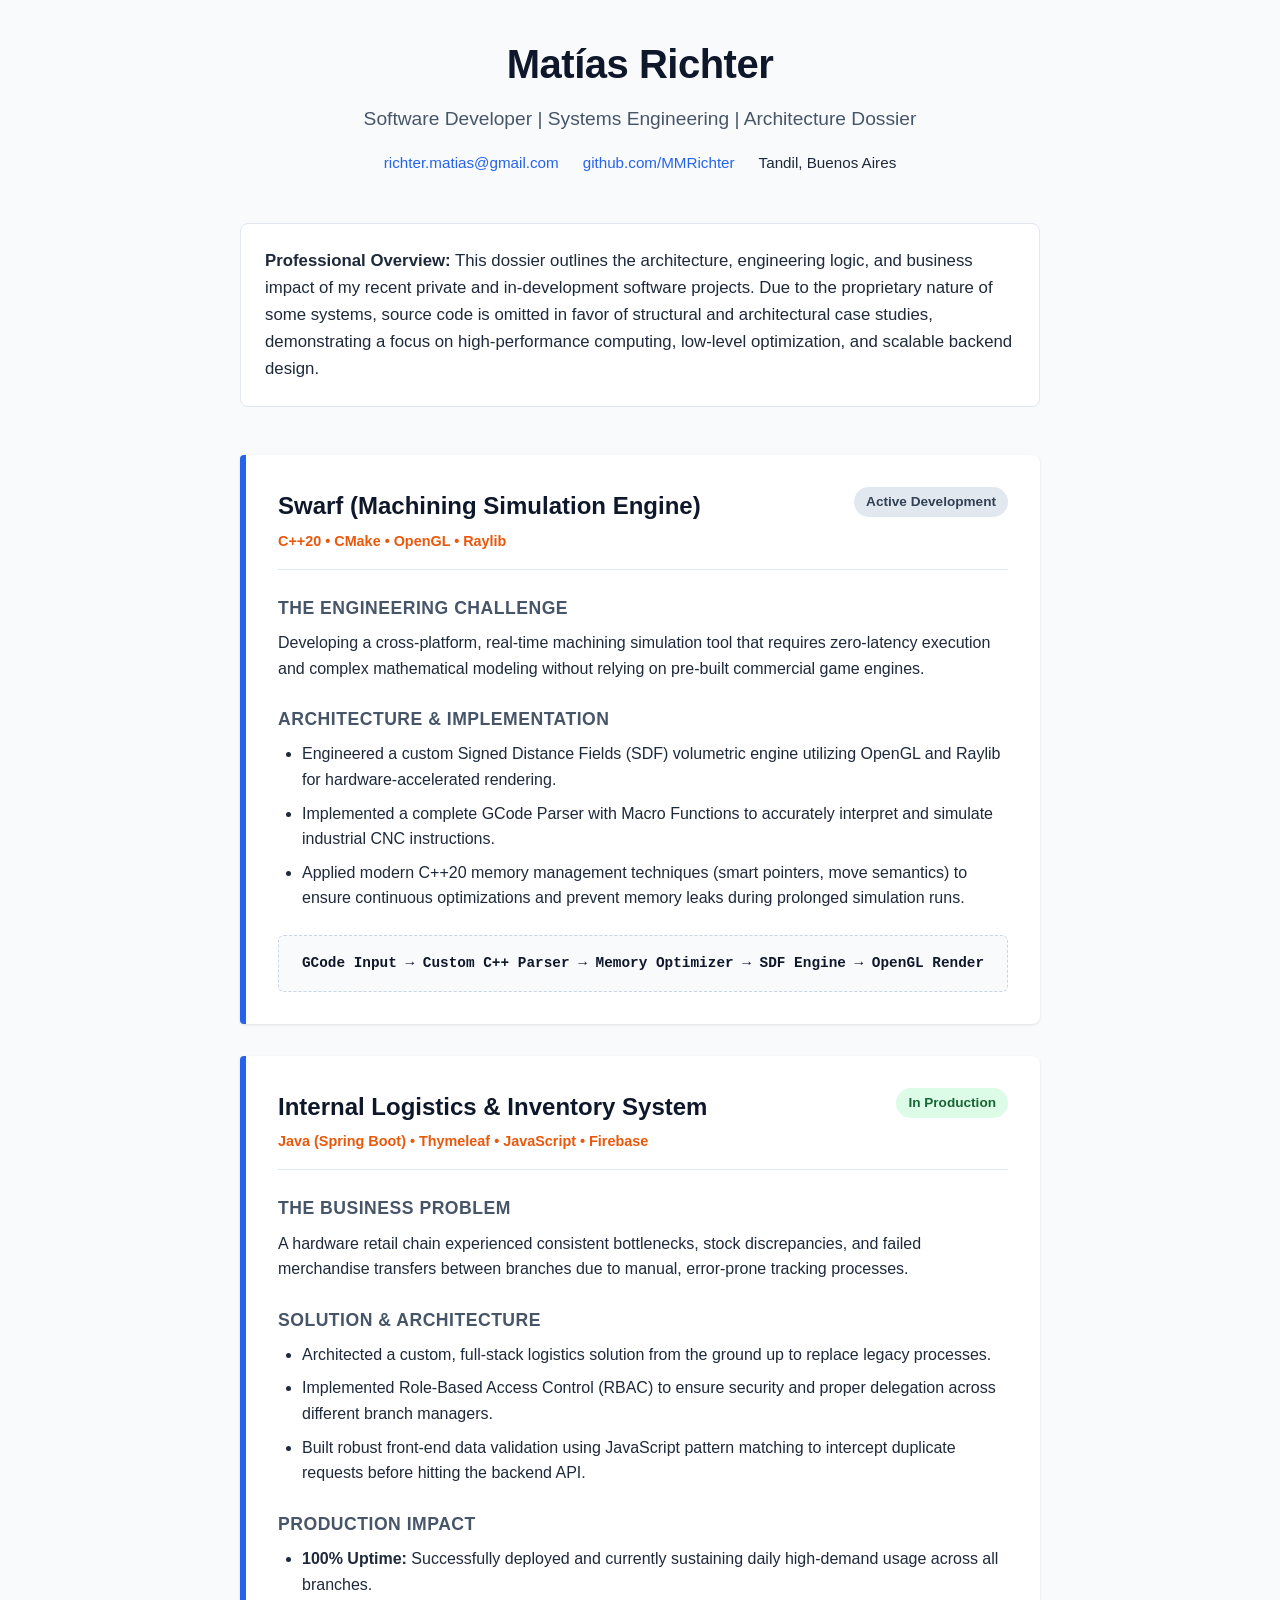
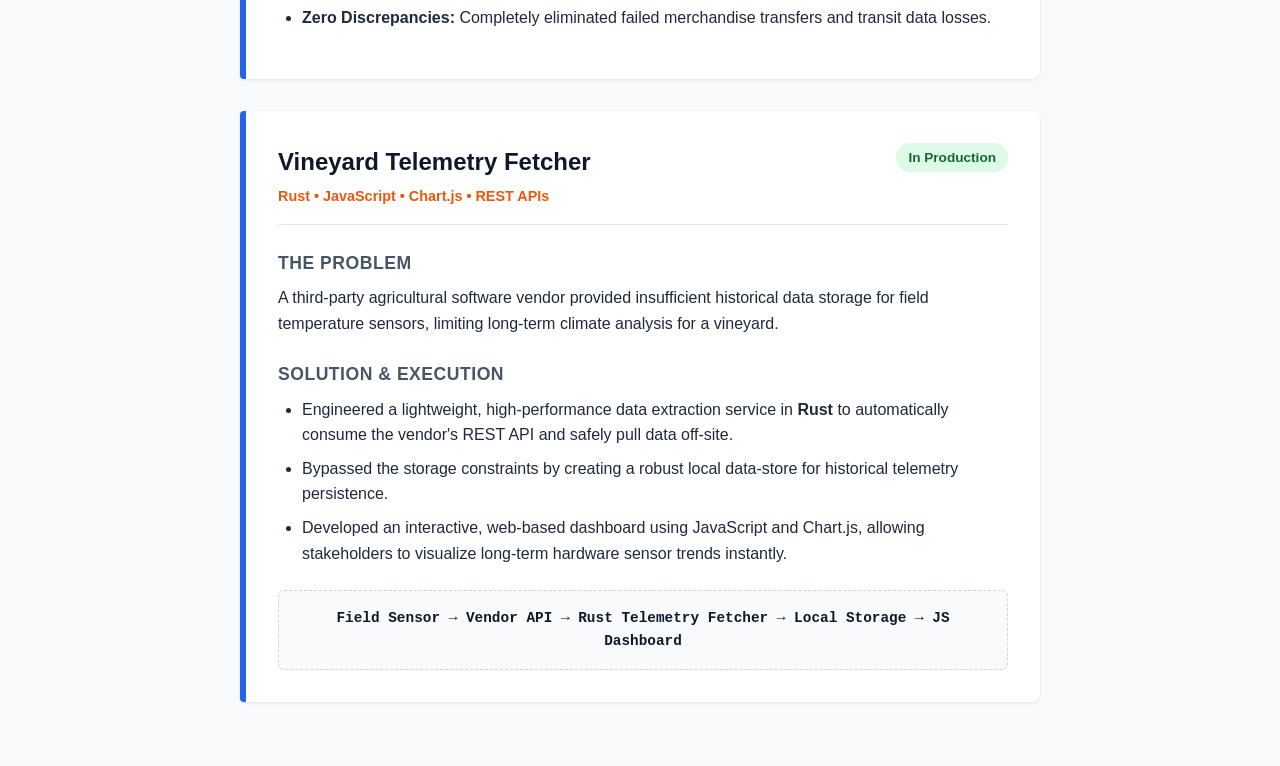
==== index.html @ 792c3d95 "Initial HTML placeholder" ====
<!DOCTYPE html>
<html lang="en">
<head>
    <meta charset="UTF-8">
    <meta name="viewport" content="width=device-width, initial-scale=1.0">
    <title>Matías Richter - Software Developer & Systems Engineering</title>
    <style>
        :root {
            --bg-color: #f8fafc;
            --text-main: #1e293b;
            --text-muted: #475569;
            --accent-blue: #2563eb;
            --accent-orange: #ea580c;
            --card-bg: #ffffff;
            --border-color: #e2e8f0;
            --tag-dev-bg: #e2e8f0;
            --tag-dev-text: #334155;
            --tag-prod-bg: #dcfce7;
            --tag-prod-text: #166534;
        }

        * {
            box-sizing: border-box;
            margin: 0;
            padding: 0;
        }

        body {
            font-family: -apple-system, BlinkMacSystemFont, "Segoe UI", Roboto, Helvetica, Arial, sans-serif;
            background-color: var(--bg-color);
            color: var(--text-main);
            line-height: 1.6;
            padding: 2rem 1rem;
        }

        .container {
            max-width: 800px;
            margin: 0 auto;
        }

        header {
            text-align: center;
            margin-bottom: 3rem;
        }

        h1 {
            font-size: 2.5rem;
            color: #0f172a;
            letter-spacing: -0.5px;
            margin-bottom: 0.5rem;
        }

        .subtitle {
            font-size: 1.2rem;
            color: var(--text-muted);
            margin-bottom: 1rem;
        }

        .contact-links {
            display: flex;
            justify-content: center;
            gap: 1.5rem;
            flex-wrap: wrap;
            font-size: 0.95rem;
        }

        .contact-links a {
            color: var(--accent-blue);
            text-decoration: none;
            font-weight: 500;
        }

        .contact-links a:hover {
            text-decoration: underline;
        }

        .intro {
            background-color: var(--card-bg);
            padding: 1.5rem;
            border-radius: 8px;
            border: 1px solid var(--border-color);
            margin-bottom: 3rem;
            font-size: 1.05rem;
        }

        .project-card {
            background-color: var(--card-bg);
            border-left: 6px solid var(--accent-blue);
            border-radius: 4px 8px 8px 4px;
            padding: 2rem;
            margin-bottom: 2rem;
            box-shadow: 0 1px 3px rgba(0,0,0,0.1);
            transition: transform 0.2s ease-in-out;
        }

        .project-card:hover {
            transform: translateY(-2px);
            box-shadow: 0 4px 6px rgba(0,0,0,0.1);
        }

        .project-header {
            display: flex;
            justify-content: space-between;
            align-items: flex-start;
            flex-wrap: wrap;
            gap: 1rem;
            border-bottom: 1px solid var(--border-color);
            padding-bottom: 1rem;
            margin-bottom: 1.5rem;
        }

        .project-title h2 {
            font-size: 1.5rem;
            color: #0f172a;
            margin-bottom: 0.25rem;
        }

        .tech-stack {
            font-size: 0.9rem;
            color: var(--accent-orange);
            font-weight: 600;
        }

        .status {
            font-size: 0.85rem;
            padding: 0.25rem 0.75rem;
            border-radius: 9999px;
            font-weight: 600;
            white-space: nowrap;
        }

        .status.dev { background-color: var(--tag-dev-bg); color: var(--tag-dev-text); }
        .status.prod { background-color: var(--tag-prod-bg); color: var(--tag-prod-text); }

        h3 {
            font-size: 1.1rem;
            text-transform: uppercase;
            letter-spacing: 0.5px;
            color: var(--text-muted);
            margin: 1.5rem 0 0.5rem 0;
        }

        ul {
            padding-left: 1.5rem;
            margin-bottom: 1rem;
        }

        li {
            margin-bottom: 0.5rem;
        }

        .flow-diagram {
            background-color: var(--bg-color);
            padding: 1rem;
            border-radius: 6px;
            border: 1px dashed #cbd5e1;
            font-family: "SFMono-Regular", Consolas, "Liberation Mono", Menlo, monospace;
            font-size: 0.9rem;
            text-align: center;
            margin-top: 1.5rem;
            color: #0f172a;
            font-weight: 600;
            overflow-x: auto;
        }

        @media (max-width: 600px) {
            .project-header {
                flex-direction: column;
            }
            .status {
                align-self: flex-start;
            }
        }
    </style>
</head>
<body>

    <div class="container">
        <header>
            <h1>Matías Richter</h1>
            <p class="subtitle">Software Developer | Systems Engineering | Architecture Dossier</p>
            <div class="contact-links">
                <a href="mailto:richter.matias@gmail.com">richter.matias@gmail.com</a>
                <a href="https://github.com/MMRichter" target="_blank" rel="noopener noreferrer">github.com/MMRichter</a>
                <span>Tandil, Buenos Aires</span>
            </div>
        </header>

        <section class="intro">
            <p><strong>Professional Overview:</strong> This dossier outlines the architecture, engineering logic, and business impact of my recent private and in-development software projects. Due to the proprietary nature of some systems, source code is omitted in favor of structural and architectural case studies, demonstrating a focus on high-performance computing, low-level optimization, and scalable backend design.</p>
        </section>

        <!-- Project 1: Swarf -->
        <article class="project-card">
            <div class="project-header">
                <div class="project-title">
                    <h2>Swarf (Machining Simulation Engine)</h2>
                    <div class="tech-stack">C++20 • CMake • OpenGL • Raylib</div>
                </div>
                <span class="status dev">Active Development</span>
            </div>
            
            <h3>The Engineering Challenge</h3>
            <p>Developing a cross-platform, real-time machining simulation tool that requires zero-latency execution and complex mathematical modeling without relying on pre-built commercial game engines.</p>
            
            <h3>Architecture & Implementation</h3>
            <ul>
                <li>Engineered a custom Signed Distance Fields (SDF) volumetric engine utilizing OpenGL and Raylib for hardware-accelerated rendering.</li>
                <li>Implemented a complete GCode Parser with Macro Functions to accurately interpret and simulate industrial CNC instructions.</li>
                <li>Applied modern C++20 memory management techniques (smart pointers, move semantics) to ensure continuous optimizations and prevent memory leaks during prolonged simulation runs.</li>
            </ul>

            <div class="flow-diagram">
                GCode Input &rarr; Custom C++ Parser &rarr; Memory Optimizer &rarr; SDF Engine &rarr; OpenGL Render
            </div>
        </article>

        <!-- Project 2: Logistics -->
        <article class="project-card">
            <div class="project-header">
                <div class="project-title">
                    <h2>Internal Logistics & Inventory System</h2>
                    <div class="tech-stack">Java (Spring Boot) • Thymeleaf • JavaScript • Firebase</div>
                </div>
                <span class="status prod">In Production</span>
            </div>
            
            <h3>The Business Problem</h3>
            <p>A hardware retail chain experienced consistent bottlenecks, stock discrepancies, and failed merchandise transfers between branches due to manual, error-prone tracking processes.</p>
            
            <h3>Solution & Architecture</h3>
            <ul>
                <li>Architected a custom, full-stack logistics solution from the ground up to replace legacy processes.</li>
                <li>Implemented Role-Based Access Control (RBAC) to ensure security and proper delegation across different branch managers.</li>
                <li>Built robust front-end data validation using JavaScript pattern matching to intercept duplicate requests before hitting the backend API.</li>
            </ul>

            <h3>Production Impact</h3>
            <ul>
                <li><strong>100% Uptime:</strong> Successfully deployed and currently sustaining daily high-demand usage across all branches.</li>
                <li><strong>Zero Discrepancies:</strong> Completely eliminated failed merchandise transfers and transit data losses.</li>
            </ul>
        </article>

        <!-- Project 3: Telemetry -->
        <article class="project-card">
            <div class="project-header">
                <div class="project-title">
                    <h2>Vineyard Telemetry Fetcher</h2>
                    <div class="tech-stack">Rust • JavaScript • Chart.js • REST APIs</div>
                </div>
                <span class="status prod">In Production</span>
            </div>
            
            <h3>The Problem</h3>
            <p>A third-party agricultural software vendor provided insufficient historical data storage for field temperature sensors, limiting long-term climate analysis for a vineyard.</p>
            
            <h3>Solution & Execution</h3>
            <ul>
                <li>Engineered a lightweight, high-performance data extraction service in <strong>Rust</strong> to automatically consume the vendor's REST API and safely pull data off-site.</li>
                <li>Bypassed the storage constraints by creating a robust local data-store for historical telemetry persistence.</li>
                <li>Developed an interactive, web-based dashboard using JavaScript and Chart.js, allowing stakeholders to visualize long-term hardware sensor trends instantly.</li>
            </ul>

            <div class="flow-diagram">
                Field Sensor &rarr; Vendor API &rarr; Rust Telemetry Fetcher &rarr; Local Storage &rarr; JS Dashboard
            </div>
        </article>

    </div>
</body>
</html>
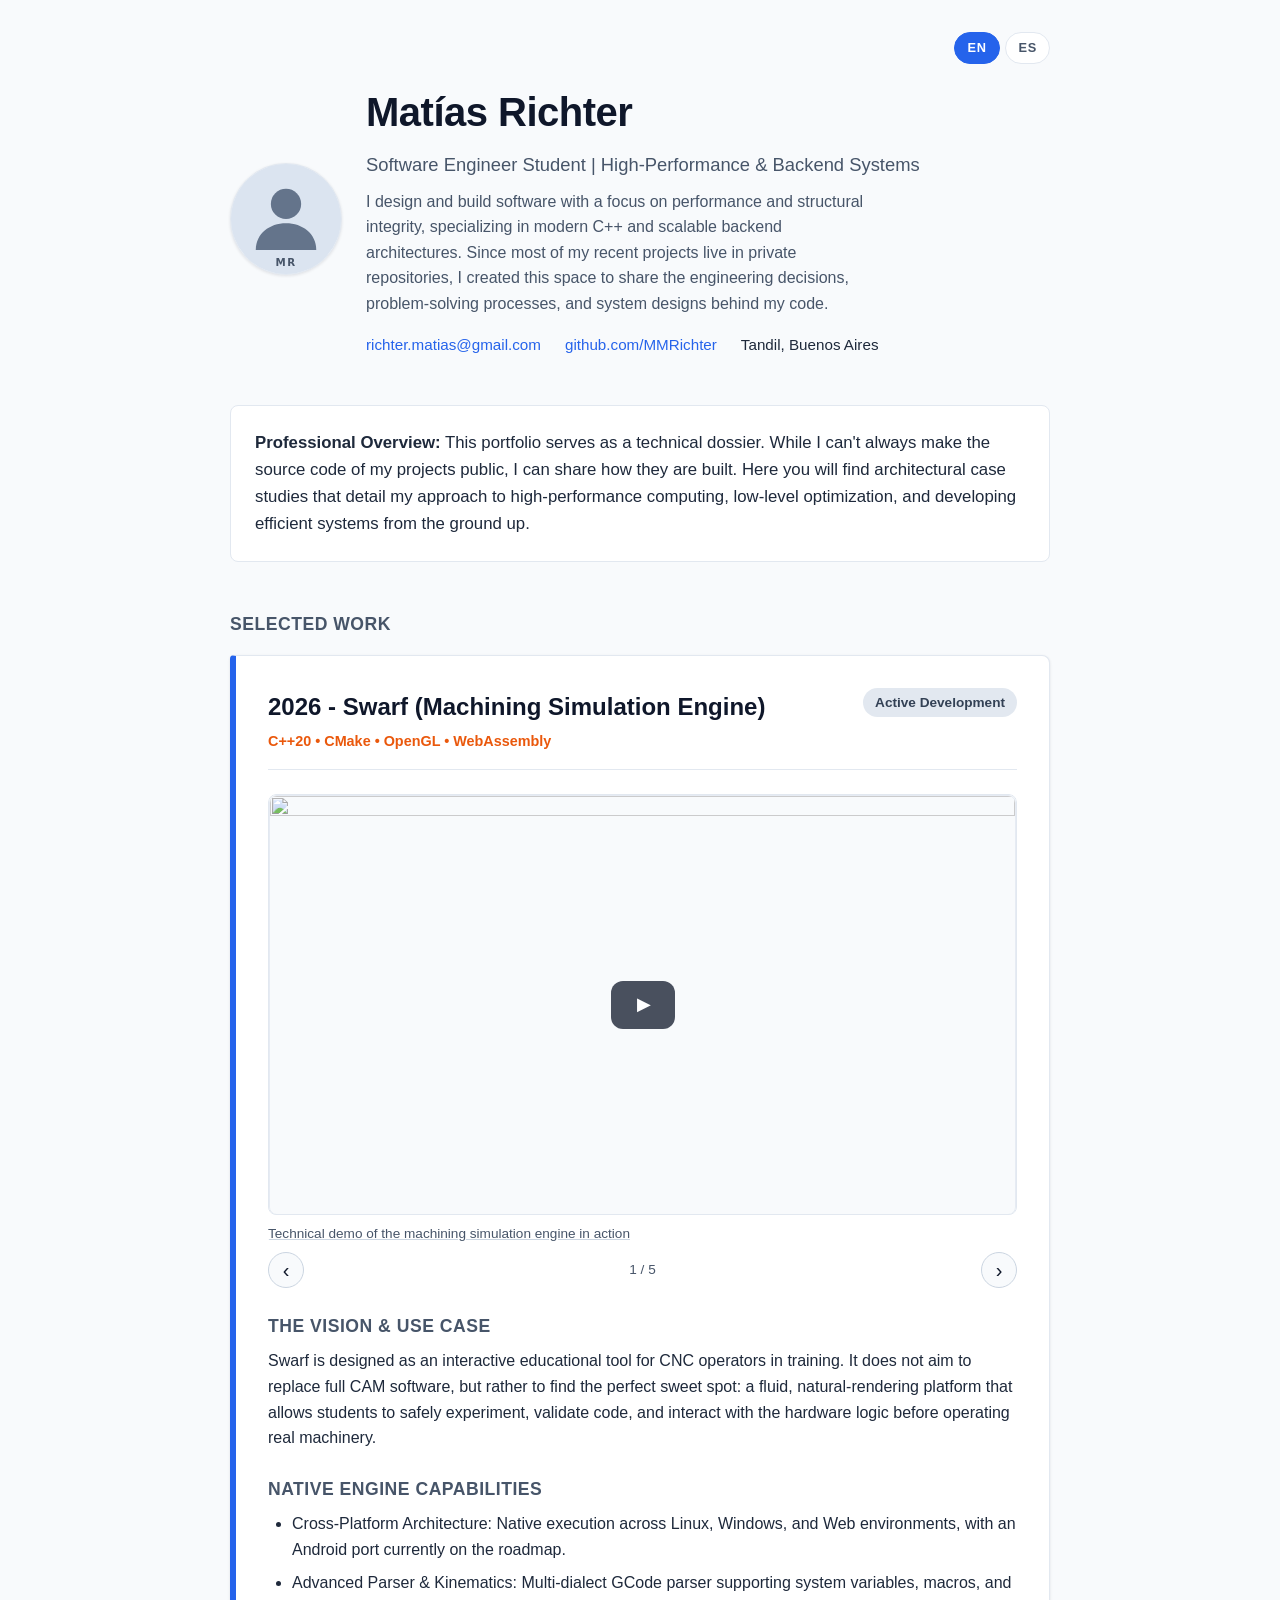
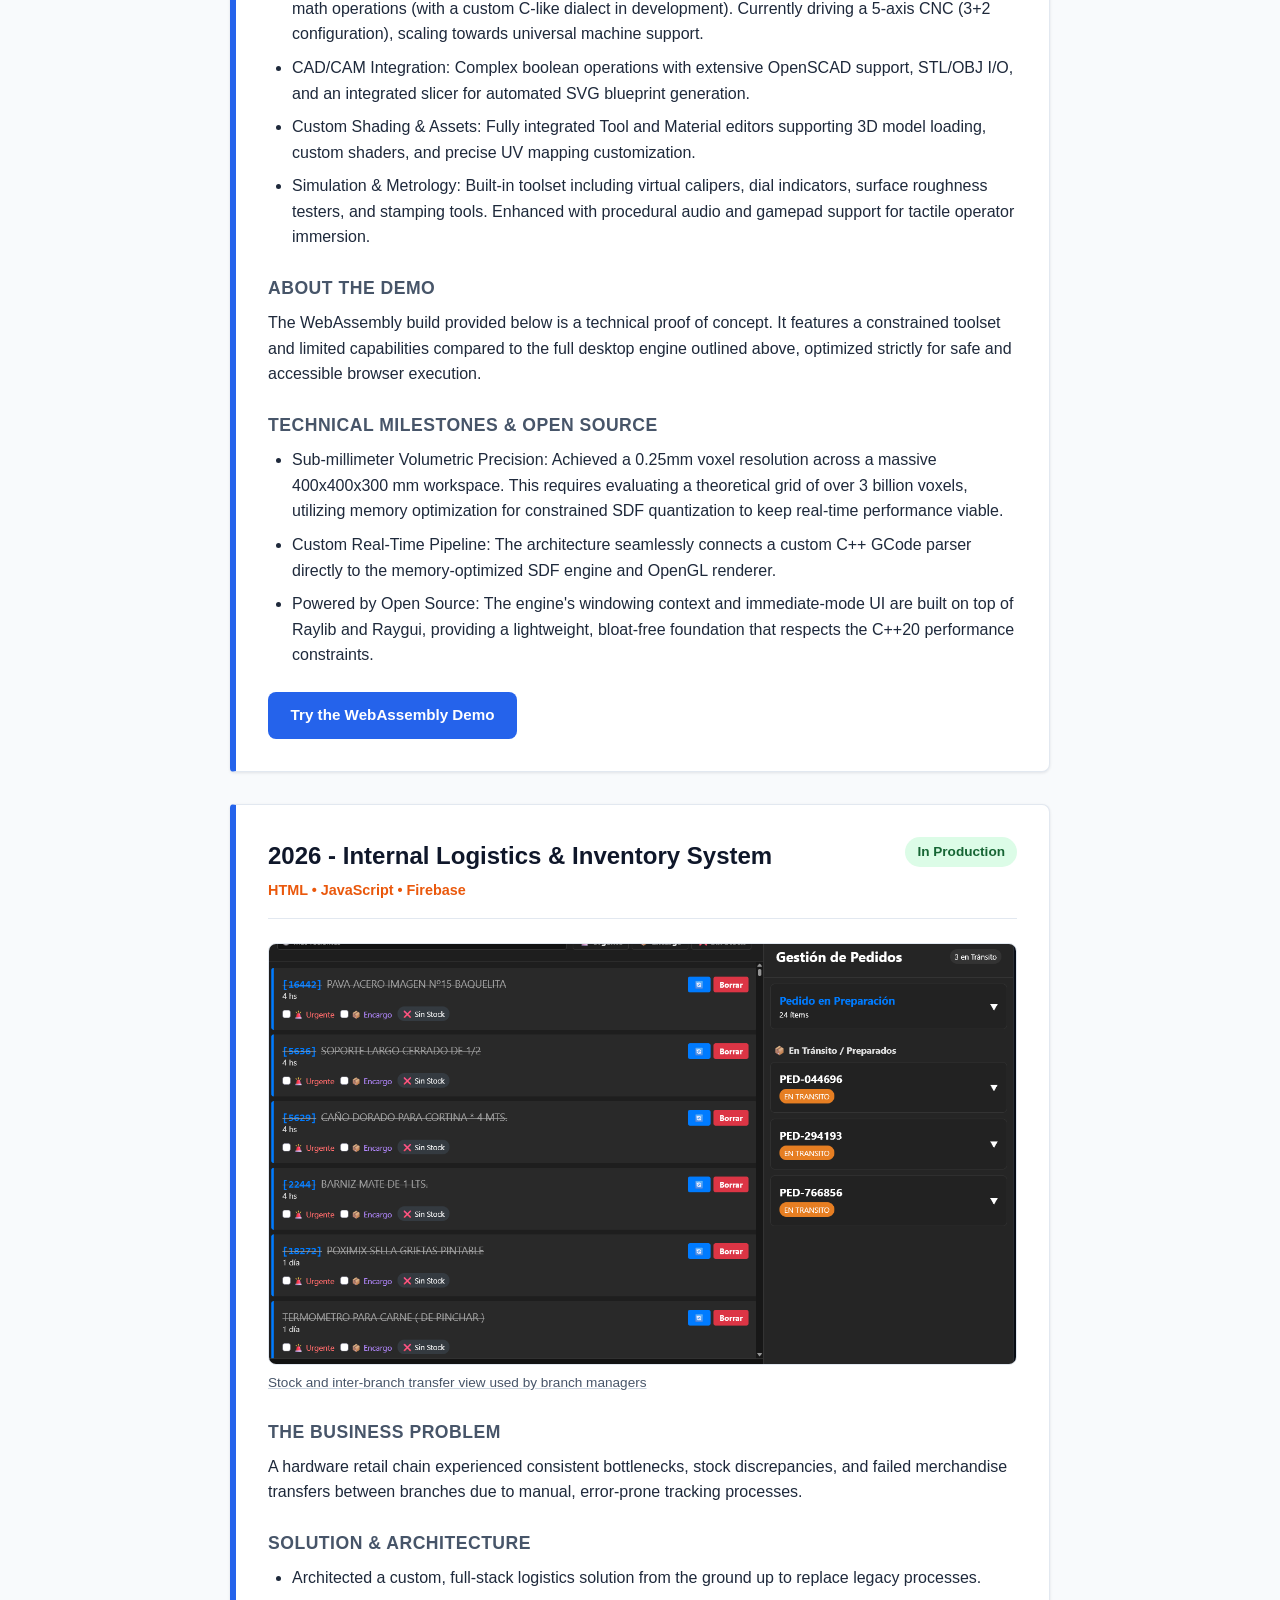
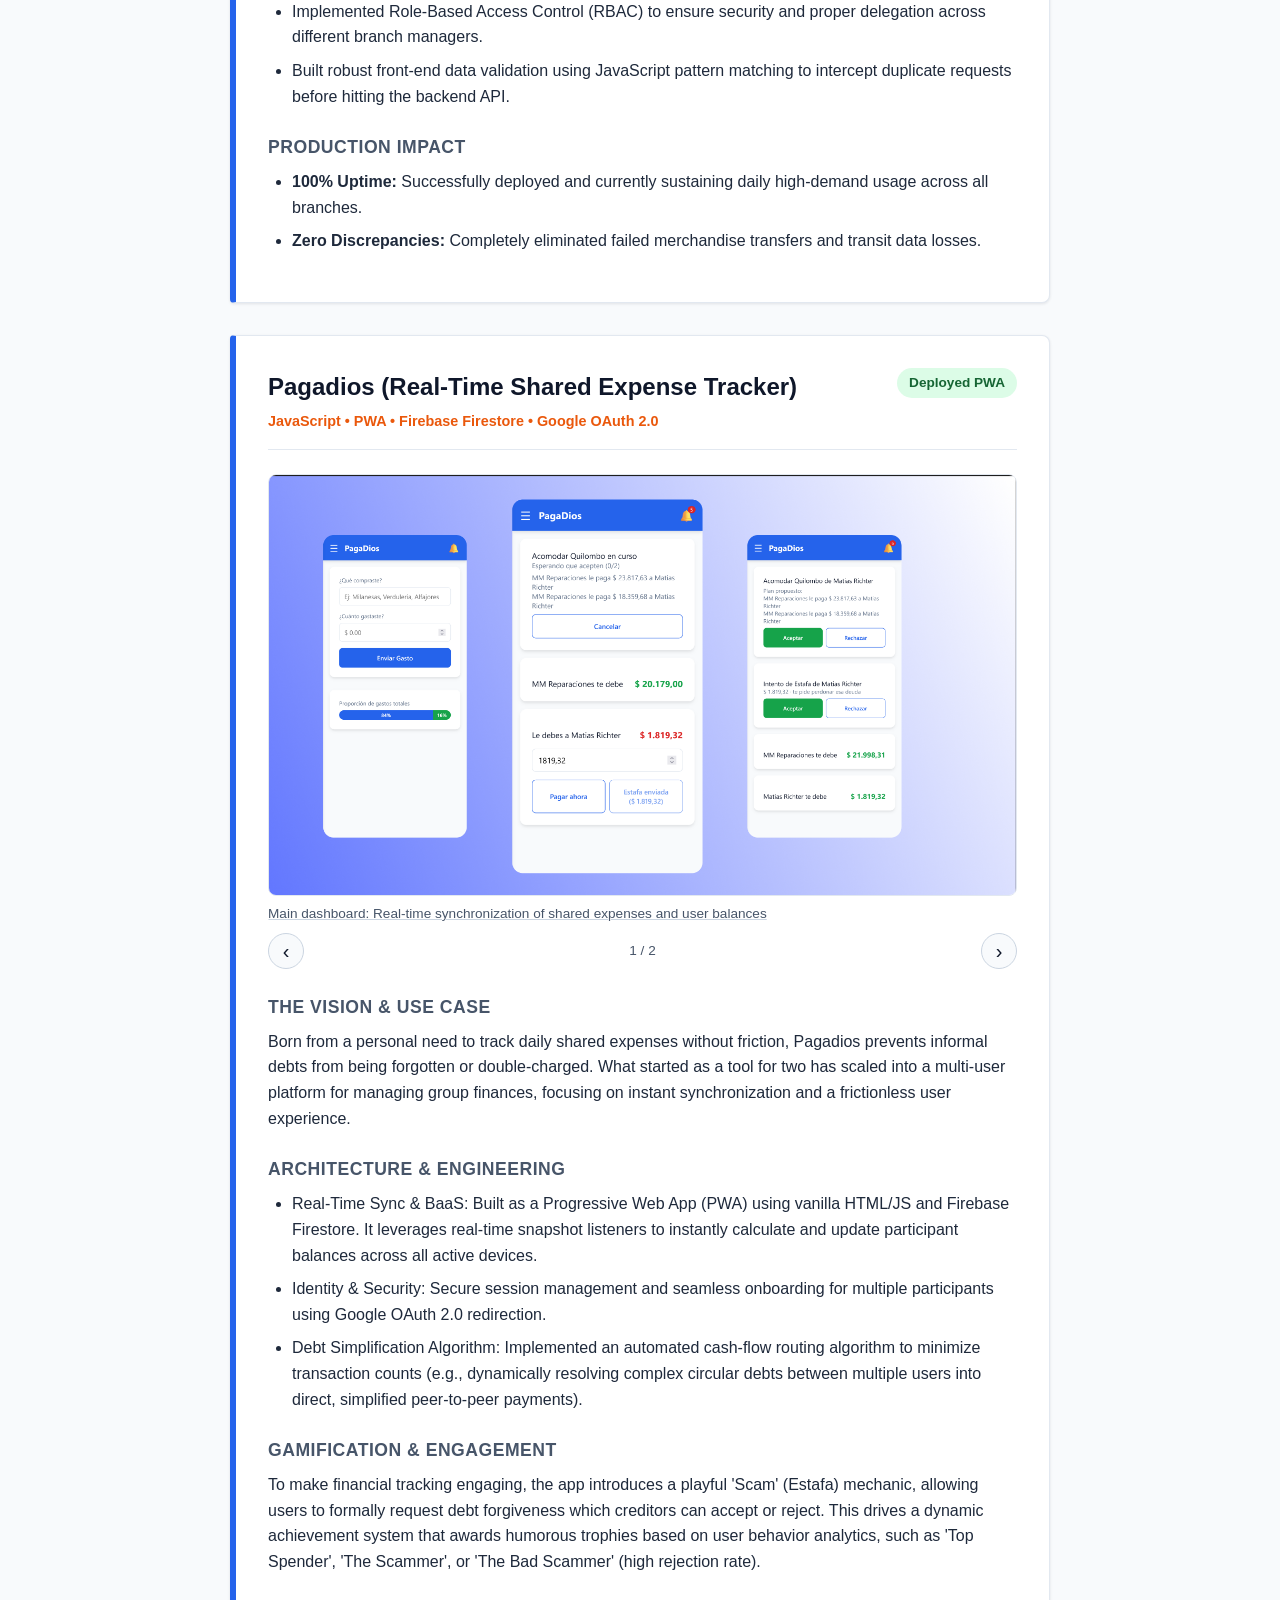
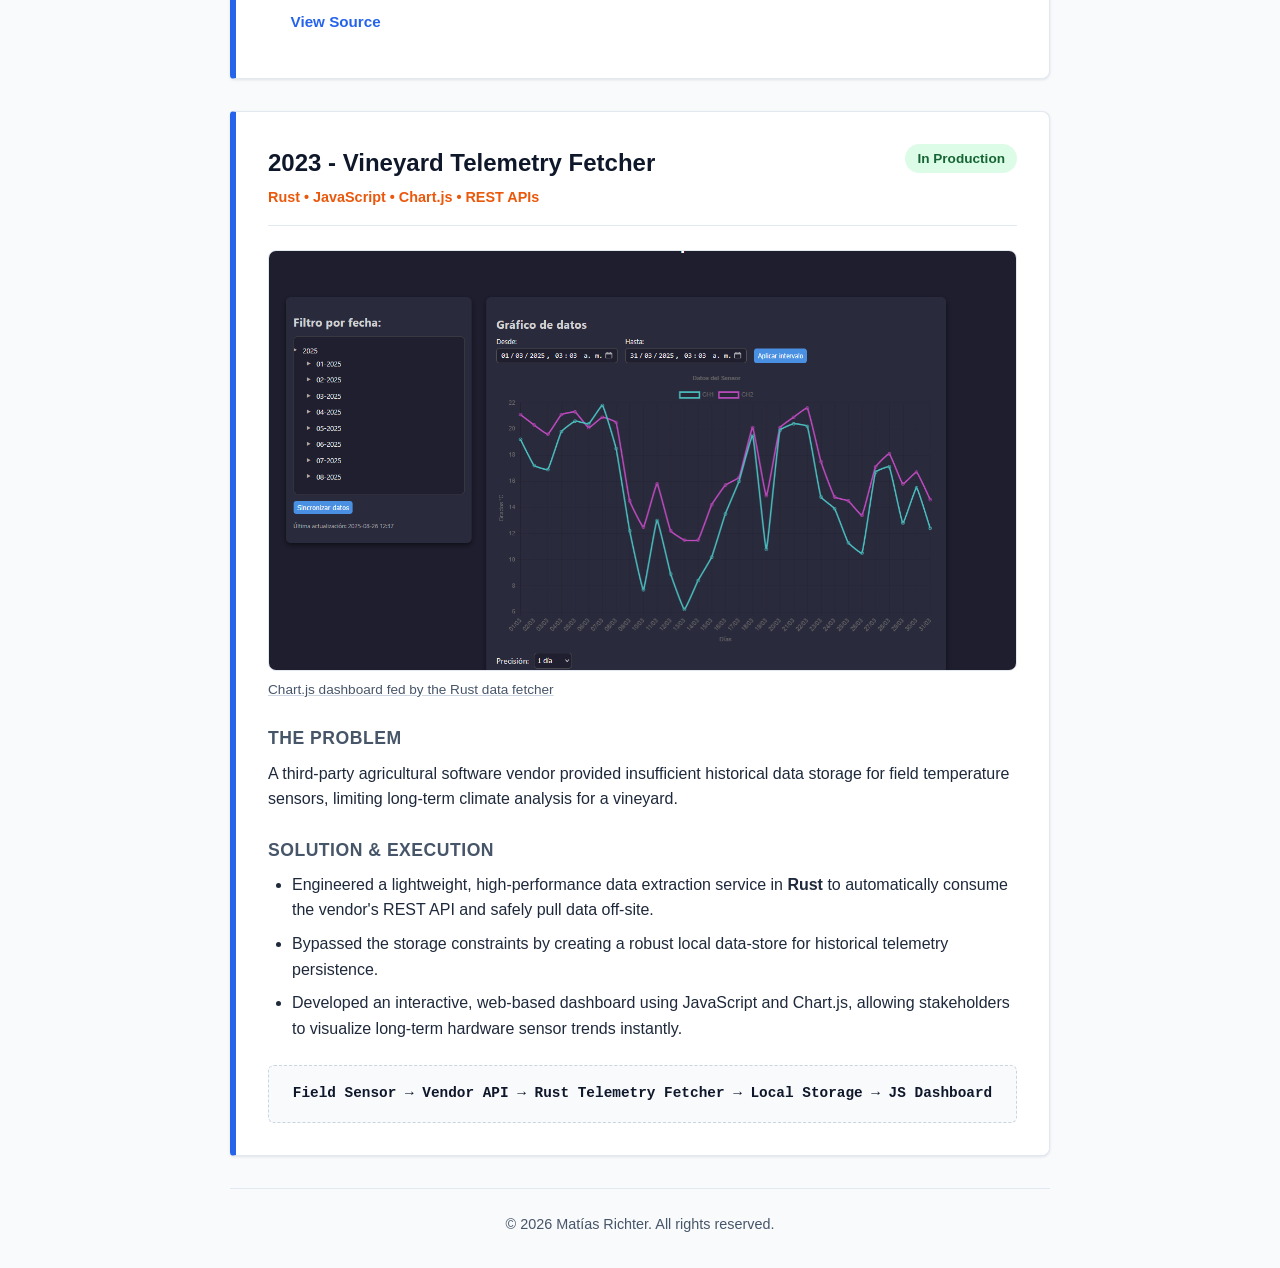
==== commit 4eb1f2d0: "Added images" ====
--- a/index.html
+++ b/index.html
@@ -1,272 +1,69 @@
-<!DOCTYPE html>
+<!doctype html>
 <html lang="en">
 <head>
-    <meta charset="UTF-8">
-    <meta name="viewport" content="width=device-width, initial-scale=1.0">
-    <title>Matías Richter - Software Developer & Systems Engineering</title>
-    <style>
-        :root {
-            --bg-color: #f8fafc;
-            --text-main: #1e293b;
-            --text-muted: #475569;
-            --accent-blue: #2563eb;
-            --accent-orange: #ea580c;
-            --card-bg: #ffffff;
-            --border-color: #e2e8f0;
-            --tag-dev-bg: #e2e8f0;
-            --tag-dev-text: #334155;
-            --tag-prod-bg: #dcfce7;
-            --tag-prod-text: #166534;
-        }
-
-        * {
-            box-sizing: border-box;
-            margin: 0;
-            padding: 0;
-        }
-
-        body {
-            font-family: -apple-system, BlinkMacSystemFont, "Segoe UI", Roboto, Helvetica, Arial, sans-serif;
-            background-color: var(--bg-color);
-            color: var(--text-main);
-            line-height: 1.6;
-            padding: 2rem 1rem;
-        }
-
-        .container {
-            max-width: 800px;
-            margin: 0 auto;
-        }
-
-        header {
-            text-align: center;
-            margin-bottom: 3rem;
-        }
-
-        h1 {
-            font-size: 2.5rem;
-            color: #0f172a;
-            letter-spacing: -0.5px;
-            margin-bottom: 0.5rem;
-        }
-
-        .subtitle {
-            font-size: 1.2rem;
-            color: var(--text-muted);
-            margin-bottom: 1rem;
-        }
-
-        .contact-links {
-            display: flex;
-            justify-content: center;
-            gap: 1.5rem;
-            flex-wrap: wrap;
-            font-size: 0.95rem;
-        }
-
-        .contact-links a {
-            color: var(--accent-blue);
-            text-decoration: none;
-            font-weight: 500;
-        }
-
-        .contact-links a:hover {
-            text-decoration: underline;
-        }
-
-        .intro {
-            background-color: var(--card-bg);
-            padding: 1.5rem;
-            border-radius: 8px;
-            border: 1px solid var(--border-color);
-            margin-bottom: 3rem;
-            font-size: 1.05rem;
-        }
-
-        .project-card {
-            background-color: var(--card-bg);
-            border-left: 6px solid var(--accent-blue);
-            border-radius: 4px 8px 8px 4px;
-            padding: 2rem;
-            margin-bottom: 2rem;
-            box-shadow: 0 1px 3px rgba(0,0,0,0.1);
-            transition: transform 0.2s ease-in-out;
-        }
-
-        .project-card:hover {
-            transform: translateY(-2px);
-            box-shadow: 0 4px 6px rgba(0,0,0,0.1);
-        }
-
-        .project-header {
-            display: flex;
-            justify-content: space-between;
-            align-items: flex-start;
-            flex-wrap: wrap;
-            gap: 1rem;
-            border-bottom: 1px solid var(--border-color);
-            padding-bottom: 1rem;
-            margin-bottom: 1.5rem;
-        }
-
-        .project-title h2 {
-            font-size: 1.5rem;
-            color: #0f172a;
-            margin-bottom: 0.25rem;
-        }
-
-        .tech-stack {
-            font-size: 0.9rem;
-            color: var(--accent-orange);
-            font-weight: 600;
-        }
-
-        .status {
-            font-size: 0.85rem;
-            padding: 0.25rem 0.75rem;
-            border-radius: 9999px;
-            font-weight: 600;
-            white-space: nowrap;
-        }
-
-        .status.dev { background-color: var(--tag-dev-bg); color: var(--tag-dev-text); }
-        .status.prod { background-color: var(--tag-prod-bg); color: var(--tag-prod-text); }
-
-        h3 {
-            font-size: 1.1rem;
-            text-transform: uppercase;
-            letter-spacing: 0.5px;
-            color: var(--text-muted);
-            margin: 1.5rem 0 0.5rem 0;
-        }
-
-        ul {
-            padding-left: 1.5rem;
-            margin-bottom: 1rem;
-        }
-
-        li {
-            margin-bottom: 0.5rem;
-        }
-
-        .flow-diagram {
-            background-color: var(--bg-color);
-            padding: 1rem;
-            border-radius: 6px;
-            border: 1px dashed #cbd5e1;
-            font-family: "SFMono-Regular", Consolas, "Liberation Mono", Menlo, monospace;
-            font-size: 0.9rem;
-            text-align: center;
-            margin-top: 1.5rem;
-            color: #0f172a;
-            font-weight: 600;
-            overflow-x: auto;
-        }
-
-        @media (max-width: 600px) {
-            .project-header {
-                flex-direction: column;
-            }
-            .status {
-                align-self: flex-start;
-            }
-        }
-    </style>
+    <meta charset="utf-8">
+    <meta name="viewport" content="width=device-width, initial-scale=1">
+    <title>Matías Richter — Software Developer &amp; Systems Engineering</title>
+    <meta name="description" content="Architecture dossier of Matías Richter: high-performance C++ simulation, full-stack logistics and telemetry systems. Includes a live WebAssembly demo of Swarf, a real-time CNC machining simulator.">
+    <meta name="author" content="Matías Richter">
+    <meta name="theme-color" content="#f8fafc" media="(prefers-color-scheme: light)">
+    <meta name="theme-color" content="#0b1220" media="(prefers-color-scheme: dark)">
+    <link rel="canonical" href="https://mmrichter.github.io/">
+    <meta property="og:type" content="website">
+    <meta property="og:site_name" content="Matías Richter">
+    <meta property="og:title" content="Matías Richter — Software Developer &amp; Systems Engineering">
+    <meta property="og:description" content="Architecture dossier of Matías Richter: high-performance C++ simulation, full-stack logistics and telemetry systems. Includes a live WebAssembly demo of Swarf, a real-time CNC machining simulator.">
+    <meta property="og:url" content="https://mmrichter.github.io/">
+    <meta property="og:locale" content="en_US">
+    <meta property="og:locale:alternate" content="es_AR">
+    <link rel="icon" href="[data-uri]">
+    <link rel="stylesheet" href="assets/css/style.css">
+    <script src="assets/js/i18n.js" defer></script>
+    <script src="assets/js/projects.js" defer></script>
+    <script src="assets/js/main.js" defer></script>
 </head>
 <body>
 
+    <a class="skip-link" href="#main" data-i18n="a11y.skip">Skip to content</a>
+
     <div class="container">
-        <header>
-            <h1>Matías Richter</h1>
-            <p class="subtitle">Software Developer | Systems Engineering | Architecture Dossier</p>
-            <div class="contact-links">
-                <a href="mailto:richter.matias@gmail.com">richter.matias@gmail.com</a>
-                <a href="https://github.com/MMRichter" target="_blank" rel="noopener noreferrer">github.com/MMRichter</a>
-                <span>Tandil, Buenos Aires</span>
+        <header class="site-header">
+            <div class="lang-switch" role="group" aria-label="Language">
+                <button type="button" class="lang-btn is-active" data-lang="en" lang="en" aria-label="English" aria-pressed="true">EN</button>
+                <button type="button" class="lang-btn" data-lang="es" lang="es" aria-label="Español" aria-pressed="false">ES</button>
             </div>
+            <section class="about">
+                <img class="about__avatar" src="assets/img/avatar.svg" width="320" height="320" alt="Portrait of Matías Richter" data-i18n-alt="about.avatarAlt">
+                <div class="about__body">
+                    <h1>Matías Richter</h1>
+                    <p class="subtitle" data-i18n="about.role">Software Developer | Systems Engineering | Architecture Dossier</p>
+                    <p class="about__bio" data-i18n="about.bio">I design and build high-performance software: real-time simulation engines in C++, full-stack logistics platforms and data services. Most of the systems I work on are private or still in development, so this site documents the architecture and the engineering decisions instead of the source code.</p>
+                    <div class="contact-links">
+                        <a href="mailto:richter.matias@gmail.com">richter.matias@gmail.com</a>
+                        <a href="https://github.com/MMRichter" target="_blank" rel="noopener noreferrer">github.com/MMRichter</a>
+                        <span data-i18n="about.location">Tandil, Buenos Aires</span>
+                    </div>
+                </div>
+            </section>
         </header>
 
-        <section class="intro">
-            <p><strong>Professional Overview:</strong> This dossier outlines the architecture, engineering logic, and business impact of my recent private and in-development software projects. Due to the proprietary nature of some systems, source code is omitted in favor of structural and architectural case studies, demonstrating a focus on high-performance computing, low-level optimization, and scalable backend design.</p>
-        </section>
+        <main id="main">
+            <section class="intro">
+                <p><strong data-i18n="intro.lead">Professional Overview:</strong> <span data-i18n="intro.body">This dossier outlines the architecture, engineering logic, and business impact of my recent private and in-development software projects. Due to the proprietary nature of some systems, source code is omitted in favor of structural and architectural case studies, demonstrating a focus on high-performance computing, low-level optimization, and scalable backend design.</span></p>
+            </section>
 
-        <!-- Project 1: Swarf -->
-        <article class="project-card">
-            <div class="project-header">
-                <div class="project-title">
-                    <h2>Swarf (Machining Simulation Engine)</h2>
-                    <div class="tech-stack">C++20 • CMake • OpenGL • Raylib</div>
-                </div>
-                <span class="status dev">Active Development</span>
-            </div>
-            
-            <h3>The Engineering Challenge</h3>
-            <p>Developing a cross-platform, real-time machining simulation tool that requires zero-latency execution and complex mathematical modeling without relying on pre-built commercial game engines.</p>
-            
-            <h3>Architecture & Implementation</h3>
-            <ul>
-                <li>Engineered a custom Signed Distance Fields (SDF) volumetric engine utilizing OpenGL and Raylib for hardware-accelerated rendering.</li>
-                <li>Implemented a complete GCode Parser with Macro Functions to accurately interpret and simulate industrial CNC instructions.</li>
-                <li>Applied modern C++20 memory management techniques (smart pointers, move semantics) to ensure continuous optimizations and prevent memory leaks during prolonged simulation runs.</li>
-            </ul>
+            <section class="projects" aria-labelledby="projects-title">
+                <h2 class="projects__title" id="projects-title" data-i18n="projects.title">Selected Work</h2>
+                <div class="project-list" id="project-list"></div>
+                <noscript>
+                    <p class="noscript-note">The project cards are rendered with JavaScript. You can also browse my public repositories on <a href="https://github.com/MMRichter" target="_blank" rel="noopener noreferrer">GitHub</a>.</p>
+                </noscript>
+            </section>
+        </main>
 
-            <div class="flow-diagram">
-                GCode Input &rarr; Custom C++ Parser &rarr; Memory Optimizer &rarr; SDF Engine &rarr; OpenGL Render
-            </div>
-        </article>
-
-        <!-- Project 2: Logistics -->
-        <article class="project-card">
-            <div class="project-header">
-                <div class="project-title">
-                    <h2>Internal Logistics & Inventory System</h2>
-                    <div class="tech-stack">Java (Spring Boot) • Thymeleaf • JavaScript • Firebase</div>
-                </div>
-                <span class="status prod">In Production</span>
-            </div>
-            
-            <h3>The Business Problem</h3>
-            <p>A hardware retail chain experienced consistent bottlenecks, stock discrepancies, and failed merchandise transfers between branches due to manual, error-prone tracking processes.</p>
-            
-            <h3>Solution & Architecture</h3>
-            <ul>
-                <li>Architected a custom, full-stack logistics solution from the ground up to replace legacy processes.</li>
-                <li>Implemented Role-Based Access Control (RBAC) to ensure security and proper delegation across different branch managers.</li>
-                <li>Built robust front-end data validation using JavaScript pattern matching to intercept duplicate requests before hitting the backend API.</li>
-            </ul>
-
-            <h3>Production Impact</h3>
-            <ul>
-                <li><strong>100% Uptime:</strong> Successfully deployed and currently sustaining daily high-demand usage across all branches.</li>
-                <li><strong>Zero Discrepancies:</strong> Completely eliminated failed merchandise transfers and transit data losses.</li>
-            </ul>
-        </article>
-
-        <!-- Project 3: Telemetry -->
-        <article class="project-card">
-            <div class="project-header">
-                <div class="project-title">
-                    <h2>Vineyard Telemetry Fetcher</h2>
-                    <div class="tech-stack">Rust • JavaScript • Chart.js • REST APIs</div>
-                </div>
-                <span class="status prod">In Production</span>
-            </div>
-            
-            <h3>The Problem</h3>
-            <p>A third-party agricultural software vendor provided insufficient historical data storage for field temperature sensors, limiting long-term climate analysis for a vineyard.</p>
-            
-            <h3>Solution & Execution</h3>
-            <ul>
-                <li>Engineered a lightweight, high-performance data extraction service in <strong>Rust</strong> to automatically consume the vendor's REST API and safely pull data off-site.</li>
-                <li>Bypassed the storage constraints by creating a robust local data-store for historical telemetry persistence.</li>
-                <li>Developed an interactive, web-based dashboard using JavaScript and Chart.js, allowing stakeholders to visualize long-term hardware sensor trends instantly.</li>
-            </ul>
-
-            <div class="flow-diagram">
-                Field Sensor &rarr; Vendor API &rarr; Rust Telemetry Fetcher &rarr; Local Storage &rarr; JS Dashboard
-            </div>
-        </article>
-
+        <footer class="site-footer">
+            <p>© <span id="year">2026</span> <span data-i18n="footer.rights">Matías Richter. All rights reserved.</span></p>
+        </footer>
     </div>
 </body>
-</html>+</html>
--- a/assets/css/style.css
+++ b/assets/css/style.css
@@ -0,0 +1,574 @@
+:root {
+  color-scheme: light dark;
+
+  --bg: #f8fafc;
+  --surface: #ffffff;
+  --text: #1e293b;
+  --text-strong: #0f172a;
+  --text-muted: #475569;
+  --accent: #2563eb;
+  --accent-strong: #1d4ed8;
+  --accent-contrast: #ffffff;
+  --accent-soft: rgba(37, 99, 235, 0.12);
+  --warm: #ea580c;
+  --border: #e2e8f0;
+  --border-strong: #cbd5e1;
+  --shadow: 0 1px 3px rgba(15, 23, 42, 0.1);
+  --shadow-hover: 0 6px 16px rgba(15, 23, 42, 0.12);
+  --tag-dev-bg: #e2e8f0;
+  --tag-dev-text: #334155;
+  --tag-prod-bg: #dcfce7;
+  --tag-prod-text: #166534;
+  --focus: #2563eb;
+}
+
+@media (prefers-color-scheme: dark) {
+  :root {
+    --bg: #0b1220;
+    --surface: #111a2b;
+    --text: #cbd5e1;
+    --text-strong: #f1f5f9;
+    --text-muted: #94a3b8;
+    --accent: #60a5fa;
+    --accent-strong: #93c5fd;
+    --accent-contrast: #0b1220;
+    --accent-soft: rgba(96, 165, 250, 0.16);
+    --warm: #fb923c;
+    --border: #1e293b;
+    --border-strong: #334155;
+    --shadow: 0 1px 3px rgba(0, 0, 0, 0.5);
+    --shadow-hover: 0 6px 16px rgba(0, 0, 0, 0.55);
+    --tag-dev-bg: #1e293b;
+    --tag-dev-text: #cbd5e1;
+    --tag-prod-bg: #14532d;
+    --tag-prod-text: #bbf7d0;
+    --focus: #93c5fd;
+  }
+}
+
+*,
+*::before,
+*::after {
+  box-sizing: border-box;
+}
+
+* {
+  margin: 0;
+  padding: 0;
+}
+
+html {
+  -webkit-text-size-adjust: 100%;
+}
+
+body {
+  font-family: -apple-system, BlinkMacSystemFont, "Segoe UI", Roboto, Helvetica, Arial, sans-serif;
+  background-color: var(--bg);
+  color: var(--text);
+  line-height: 1.6;
+  padding: 2rem 1rem;
+}
+
+img,
+svg {
+  display: block;
+  max-width: 100%;
+}
+
+a {
+  color: var(--accent);
+}
+
+a:hover {
+  color: var(--accent-strong);
+}
+
+:focus-visible {
+  outline: 3px solid var(--focus);
+  outline-offset: 2px;
+  border-radius: 2px;
+}
+
+.skip-link {
+  position: absolute;
+  left: -9999px;
+  top: 0;
+  background-color: var(--surface);
+  color: var(--text-strong);
+  padding: 0.6rem 1rem;
+  border: 1px solid var(--border);
+  border-radius: 0 0 8px 0;
+  z-index: 10;
+}
+
+.skip-link:focus {
+  left: 0;
+}
+
+.container {
+  max-width: 820px;
+  margin: 0 auto;
+}
+
+.site-header {
+  margin-bottom: 3rem;
+}
+
+.lang-switch {
+  display: flex;
+  justify-content: flex-end;
+  gap: 0.35rem;
+  margin-bottom: 1rem;
+}
+
+.lang-btn {
+  font: inherit;
+  font-size: 0.8rem;
+  font-weight: 700;
+  letter-spacing: 0.06em;
+  color: var(--text-muted);
+  background-color: var(--surface);
+  border: 1px solid var(--border);
+  border-radius: 999px;
+  padding: 0.3rem 0.75rem;
+  cursor: pointer;
+  transition: background-color 0.15s ease, color 0.15s ease, border-color 0.15s ease;
+}
+
+.lang-btn:hover {
+  border-color: var(--border-strong);
+  color: var(--text-strong);
+}
+
+.lang-btn.is-active {
+  background-color: var(--accent);
+  border-color: var(--accent);
+  color: var(--accent-contrast);
+}
+
+.about {
+  display: grid;
+  grid-template-columns: auto minmax(0, 1fr);
+  gap: 1.5rem;
+  align-items: center;
+}
+
+.about__avatar {
+  width: 112px;
+  height: 112px;
+  border-radius: 50%;
+  object-fit: cover;
+  background-color: var(--bg);
+  border: 1px solid var(--border);
+  box-shadow: var(--shadow);
+}
+
+.about__bio {
+  color: var(--text-muted);
+  max-width: 58ch;
+  margin-bottom: 1rem;
+}
+
+h1 {
+  font-size: clamp(2rem, 6vw, 2.5rem);
+  color: var(--text-strong);
+  letter-spacing: -0.5px;
+  margin-bottom: 0.35rem;
+}
+
+.subtitle {
+  font-size: 1.15rem;
+  color: var(--text-muted);
+  margin-bottom: 0.6rem;
+}
+
+.contact-links {
+  display: flex;
+  gap: 1.5rem;
+  flex-wrap: wrap;
+  font-size: 0.95rem;
+}
+
+.contact-links a {
+  font-weight: 500;
+  text-decoration: none;
+}
+
+.contact-links a:hover {
+  text-decoration: underline;
+}
+
+.intro {
+  background-color: var(--surface);
+  padding: 1.5rem;
+  border-radius: 8px;
+  border: 1px solid var(--border);
+  margin-bottom: 3rem;
+  font-size: 1.05rem;
+}
+
+.projects__title {
+  font-size: 1.1rem;
+  text-transform: uppercase;
+  letter-spacing: 0.5px;
+  color: var(--text-muted);
+  margin-bottom: 1rem;
+}
+
+.project-list:empty {
+  display: none;
+}
+
+.project-card {
+  background-color: var(--surface);
+  border: 1px solid var(--border);
+  border-left: 6px solid var(--accent);
+  border-radius: 4px 8px 8px 4px;
+  padding: 2rem;
+  margin-bottom: 2rem;
+  box-shadow: var(--shadow);
+  transition: transform 0.2s ease, box-shadow 0.2s ease;
+}
+
+.project-card:hover {
+  transform: translateY(-2px);
+  box-shadow: var(--shadow-hover);
+}
+
+.project-header {
+  display: flex;
+  justify-content: space-between;
+  align-items: flex-start;
+  flex-wrap: wrap;
+  gap: 1rem;
+  border-bottom: 1px solid var(--border);
+  padding-bottom: 1rem;
+  margin-bottom: 1.5rem;
+}
+
+.project-title h3 {
+  font-size: 1.5rem;
+  color: var(--text-strong);
+  margin-bottom: 0.25rem;
+}
+
+.tech-stack {
+  font-size: 0.9rem;
+  color: var(--warm);
+  font-weight: 600;
+}
+
+.status {
+  font-size: 0.85rem;
+  padding: 0.25rem 0.75rem;
+  border-radius: 999px;
+  font-weight: 600;
+  white-space: nowrap;
+}
+
+.status--dev {
+  background-color: var(--tag-dev-bg);
+  color: var(--tag-dev-text);
+}
+
+.status--prod {
+  background-color: var(--tag-prod-bg);
+  color: var(--tag-prod-text);
+}
+
+.project-card h4 {
+  font-size: 1.1rem;
+  text-transform: uppercase;
+  letter-spacing: 0.5px;
+  color: var(--text-muted);
+  margin: 1.5rem 0 0.5rem;
+}
+
+.project-card ul {
+  padding-left: 1.5rem;
+  margin-bottom: 1rem;
+}
+
+.project-card li {
+  margin-bottom: 0.5rem;
+}
+
+.gallery {
+  display: flex;
+  flex-wrap: wrap;
+  gap: 1rem;
+  margin-bottom: 1rem;
+}
+
+.gallery__item {
+  flex: 1 1 260px;
+  min-width: 0;
+}
+
+.gallery__item--cover {
+  flex: 0 0 100%;
+}
+
+.media__link {
+  display: block;
+  border-radius: 8px;
+}
+
+.gallery img,
+.carousel img {
+  width: 100%;
+  height: auto;
+  aspect-ratio: 16 / 9;
+  object-fit: cover;
+  border-radius: 8px;
+  border: 1px solid var(--border);
+  background-color: var(--bg);
+  transition: border-color 0.15s ease;
+}
+
+.media__link:hover img {
+  border-color: var(--accent);
+}
+
+.gallery figcaption,
+.carousel figcaption {
+  margin-top: 0.45rem;
+  font-size: 0.85rem;
+  color: var(--text-muted);
+}
+
+.media__caption {
+  color: inherit;
+  text-decoration-color: var(--border-strong);
+}
+
+.media__caption:hover {
+  color: var(--accent);
+}
+
+.carousel {
+  margin-bottom: 1rem;
+}
+
+.carousel__viewport {
+  overflow: hidden;
+  border-radius: 8px;
+}
+
+.carousel__track {
+  display: flex;
+  transition: transform 0.25s ease;
+}
+
+.carousel__slide {
+  flex: 0 0 100%;
+  min-width: 0;
+}
+
+.carousel__controls {
+  display: flex;
+  align-items: center;
+  justify-content: space-between;
+  gap: 1rem;
+  margin-top: 0.5rem;
+}
+
+.carousel__btn {
+  display: inline-flex;
+  align-items: center;
+  justify-content: center;
+  flex: 0 0 auto;
+  width: 2.25rem;
+  height: 2.25rem;
+  font: inherit;
+  font-size: 1.25rem;
+  line-height: 1;
+  color: var(--text-strong);
+  background-color: var(--bg);
+  border: 1px solid var(--border-strong);
+  border-radius: 50%;
+  cursor: pointer;
+  transition: border-color 0.15s ease, color 0.15s ease;
+}
+
+.carousel__btn:hover {
+  border-color: var(--accent);
+  color: var(--accent);
+}
+
+.carousel__counter {
+  font-size: 0.85rem;
+  color: var(--text-muted);
+  font-variant-numeric: tabular-nums;
+}
+
+.video__frame {
+  position: relative;
+  width: 100%;
+  aspect-ratio: 16 / 9;
+  overflow: hidden;
+  border: 1px solid var(--border);
+  border-radius: 8px;
+  background-color: var(--bg);
+}
+
+.video__play {
+  display: block;
+  width: 100%;
+  height: 100%;
+  padding: 0;
+  border: 0;
+  background: none;
+  cursor: pointer;
+  position: relative;
+}
+
+.video__thumb {
+  width: 100%;
+  height: 100%;
+  object-fit: cover;
+  opacity: 0.8;
+  transition: opacity 0.15s ease;
+}
+
+.video__play:hover .video__thumb {
+  opacity: 1;
+}
+
+.video__badge {
+  position: absolute;
+  inset: 0;
+  margin: auto;
+  display: flex;
+  align-items: center;
+  justify-content: center;
+  width: 4rem;
+  height: 3rem;
+  padding-left: 0.2rem;
+  font-size: 1.1rem;
+  color: #ffffff;
+  background-color: rgba(15, 23, 42, 0.75);
+  border-radius: 0.75rem;
+  transition: background-color 0.15s ease;
+}
+
+.video__play:hover .video__badge {
+  background-color: var(--accent);
+}
+
+.video__embed {
+  display: block;
+  width: 100%;
+  height: 100%;
+  border: 0;
+}
+
+.video__missing {
+  padding: 1rem;
+  color: var(--text-muted);
+  font-size: 0.85rem;
+  overflow-wrap: anywhere;
+}
+
+.noscript-note {
+  background-color: var(--surface);
+  border: 1px dashed var(--border-strong);
+  border-radius: 8px;
+  padding: 1rem;
+  color: var(--text-muted);
+}
+
+.project-actions {
+  display: flex;
+  flex-wrap: wrap;
+  gap: 0.75rem;
+  margin-top: 1.5rem;
+}
+
+.btn {
+  display: inline-flex;
+  align-items: center;
+  gap: 0.5rem;
+  font-weight: 600;
+  font-size: 0.95rem;
+  text-decoration: none;
+  padding: 0.65rem 1.35rem;
+  border: 1px solid transparent;
+  border-radius: 8px;
+  transition: background-color 0.15s ease, border-color 0.15s ease, color 0.15s ease;
+}
+
+.btn--primary {
+  background-color: var(--accent);
+  color: var(--accent-contrast);
+}
+
+.btn--primary:hover {
+  background-color: var(--accent-strong);
+  color: var(--accent-contrast);
+}
+
+.flow-diagram {
+  background-color: var(--bg);
+  padding: 1rem;
+  border-radius: 6px;
+  border: 1px dashed var(--border-strong);
+  font-family: "SFMono-Regular", Consolas, "Liberation Mono", Menlo, monospace;
+  font-size: 0.9rem;
+  text-align: center;
+  margin-top: 1.5rem;
+  color: var(--text-strong);
+  font-weight: 600;
+  overflow-x: auto;
+}
+
+.site-footer {
+  border-top: 1px solid var(--border);
+  margin-top: 1rem;
+  padding-top: 1.5rem;
+  text-align: center;
+  font-size: 0.9rem;
+  color: var(--text-muted);
+}
+
+@media (max-width: 600px) {
+  .about {
+    grid-template-columns: minmax(0, 1fr);
+    justify-items: center;
+    text-align: center;
+  }
+
+  .contact-links {
+    justify-content: center;
+  }
+
+  .gallery__item,
+  .gallery__item--cover {
+    flex: 0 0 100%;
+  }
+
+  .project-card {
+    padding: 1.5rem;
+  }
+
+  .project-header {
+    flex-direction: column;
+  }
+
+  .status {
+    align-self: flex-start;
+  }
+}
+
+@media (prefers-reduced-motion: reduce) {
+  *,
+  *::before,
+  *::after {
+    transition-duration: 0.01ms !important;
+    animation-duration: 0.01ms !important;
+  }
+
+  .project-card:hover {
+    transform: none;
+  }
+}
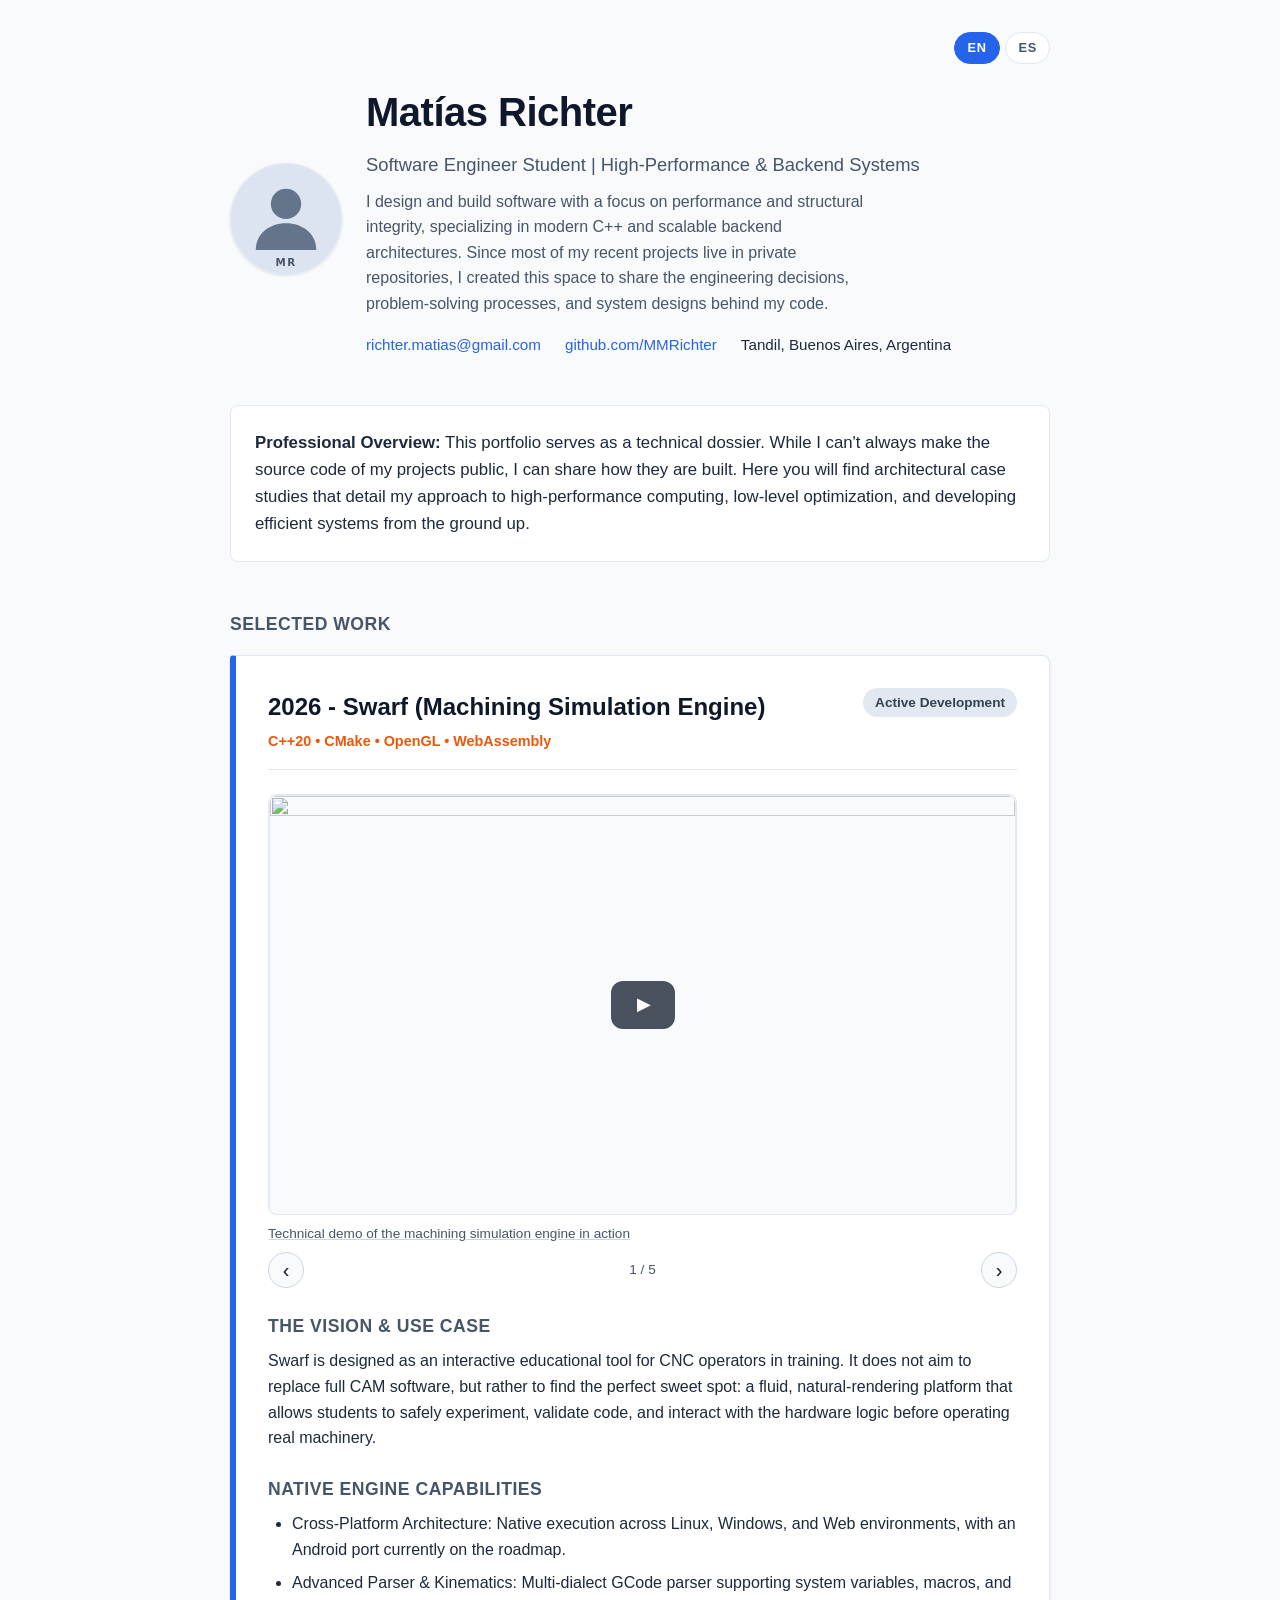
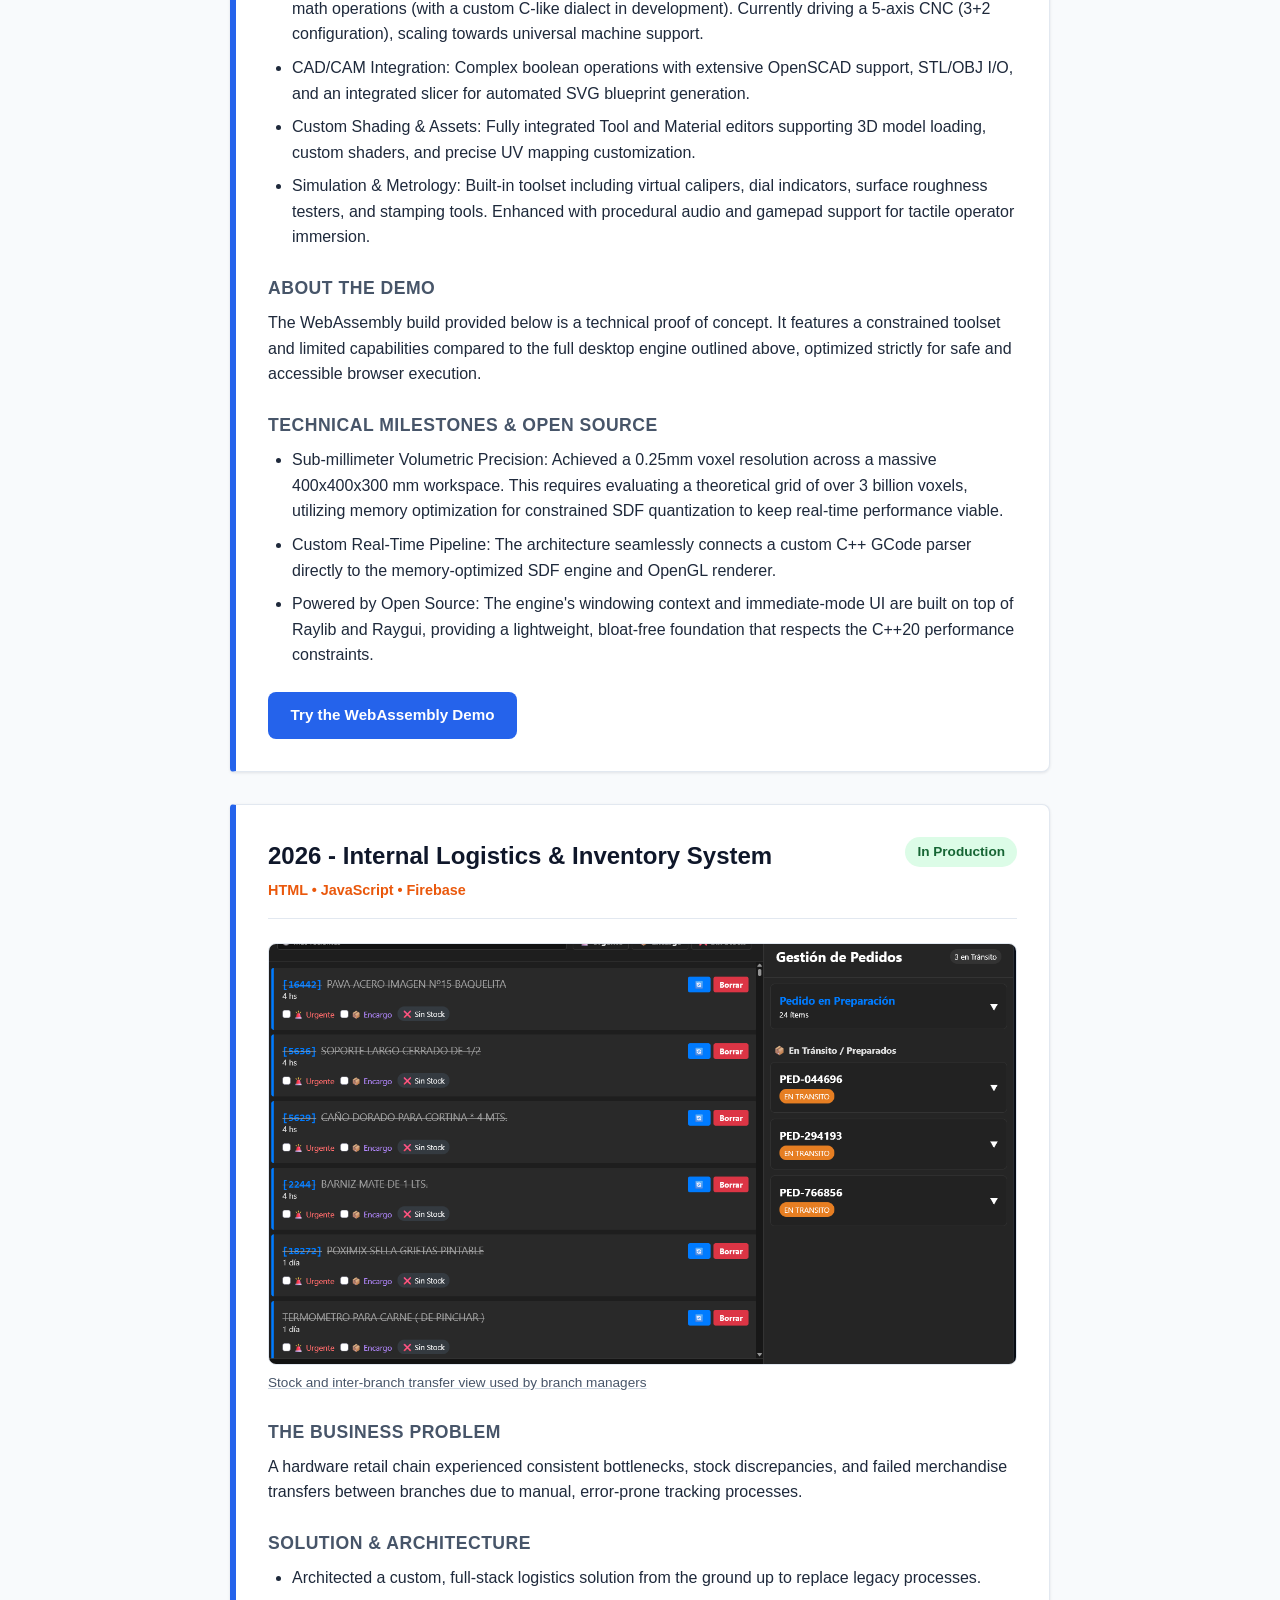
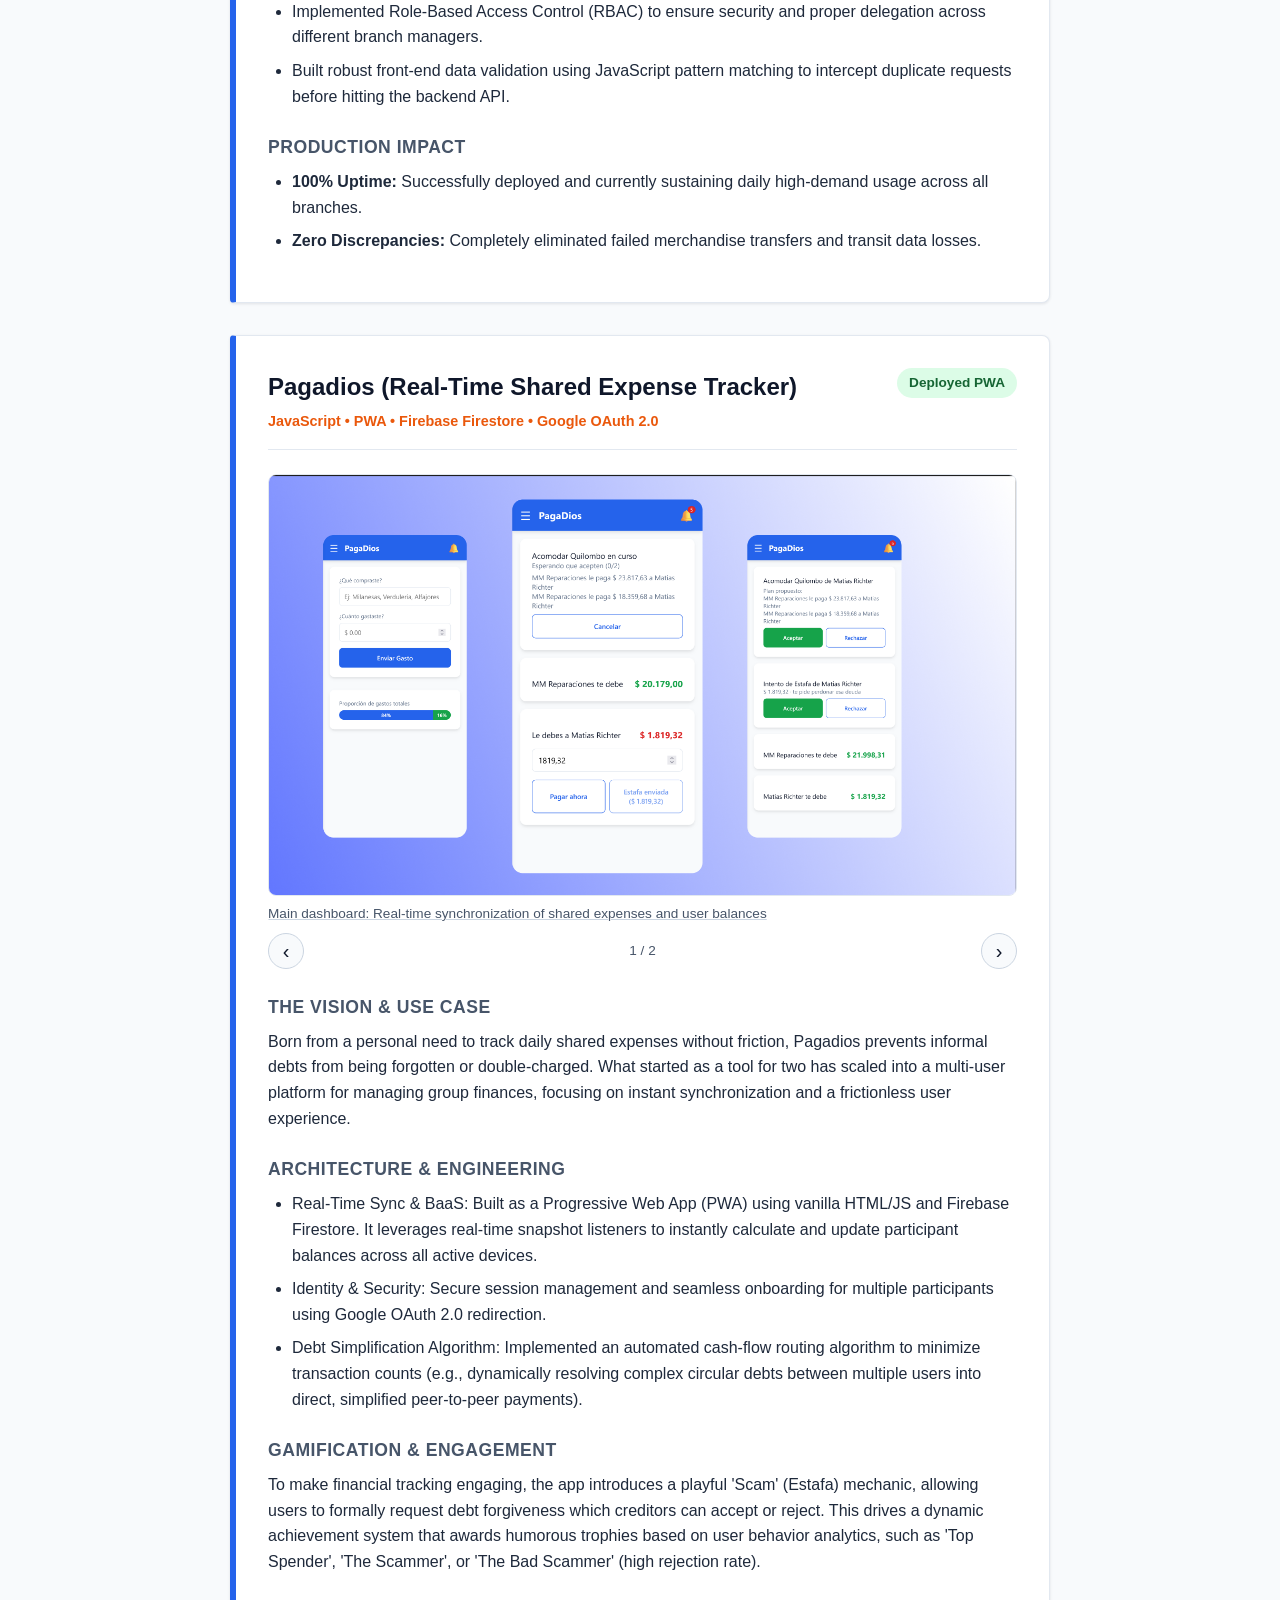
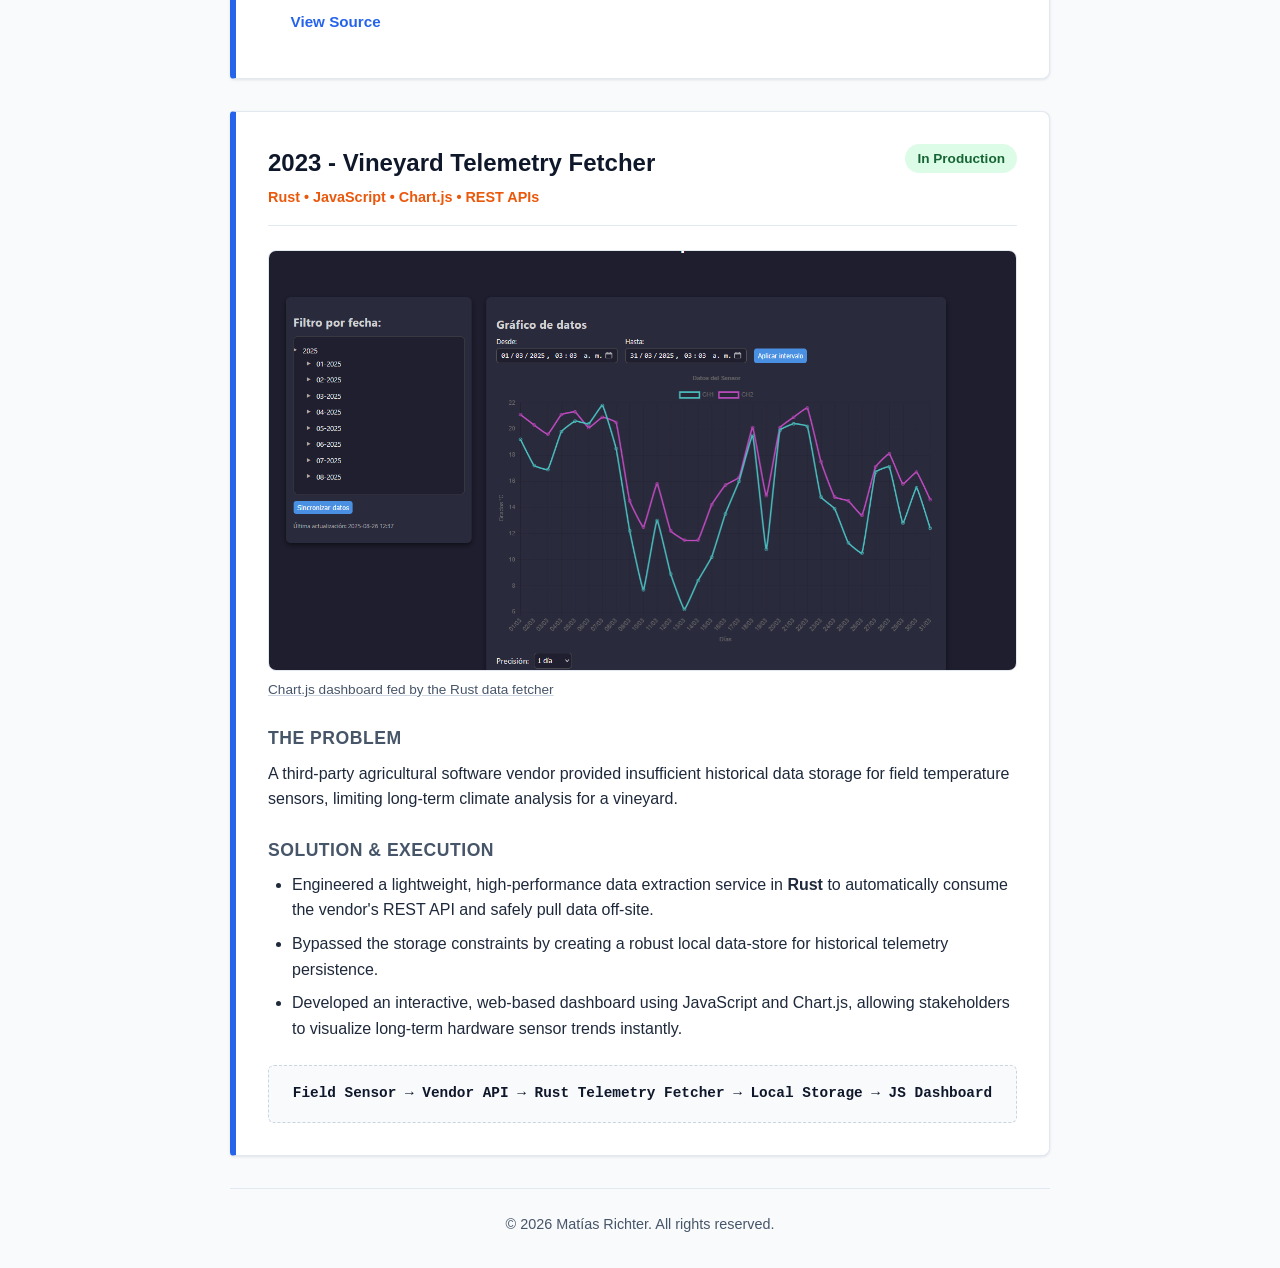
==== commit 204253ee: "Fixed rendering bug" ====
--- a/index.html
+++ b/index.html
@@ -41,7 +41,7 @@
                     <div class="contact-links">
                         <a href="mailto:richter.matias@gmail.com">richter.matias@gmail.com</a>
                         <a href="https://github.com/MMRichter" target="_blank" rel="noopener noreferrer">github.com/MMRichter</a>
-                        <span data-i18n="about.location">Tandil, Buenos Aires</span>
+                        <span data-i18n="about.location">Tandil, Buenos Aires, Argentina</span>
                     </div>
                 </div>
             </section>
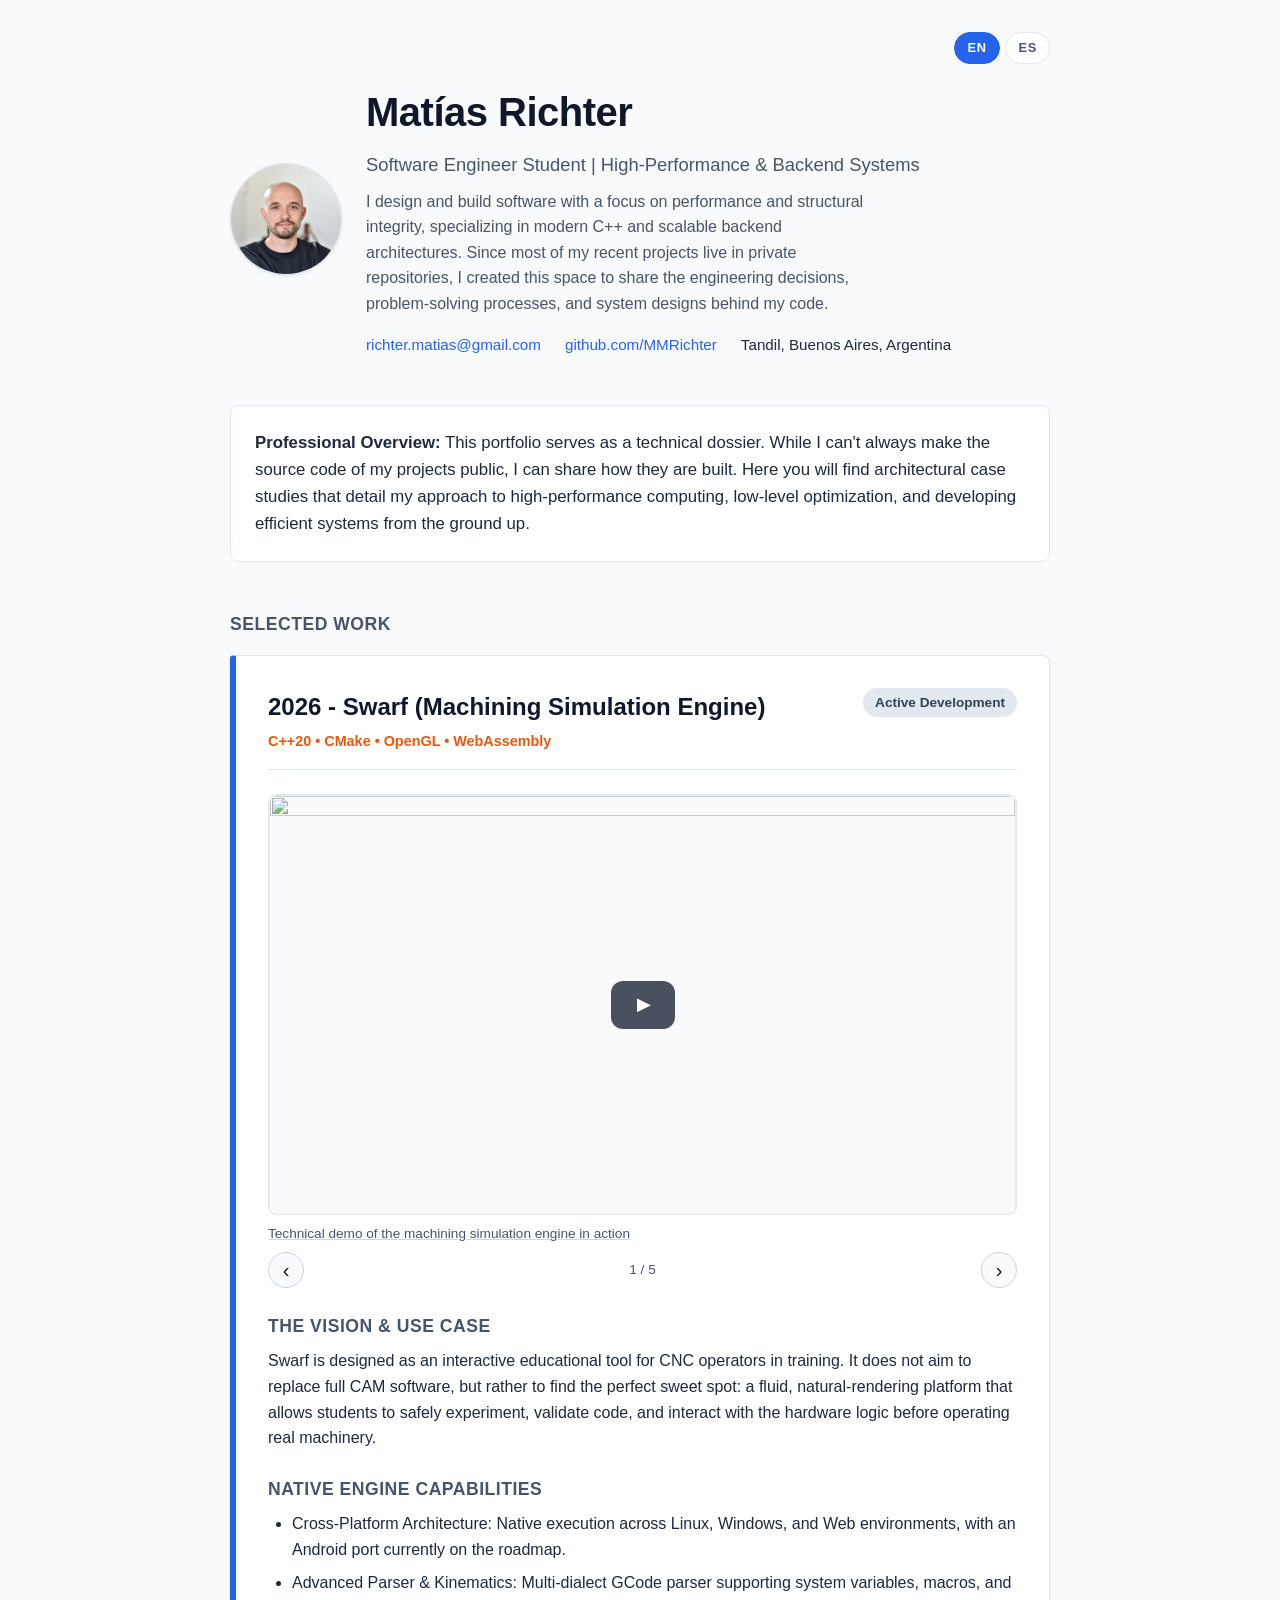
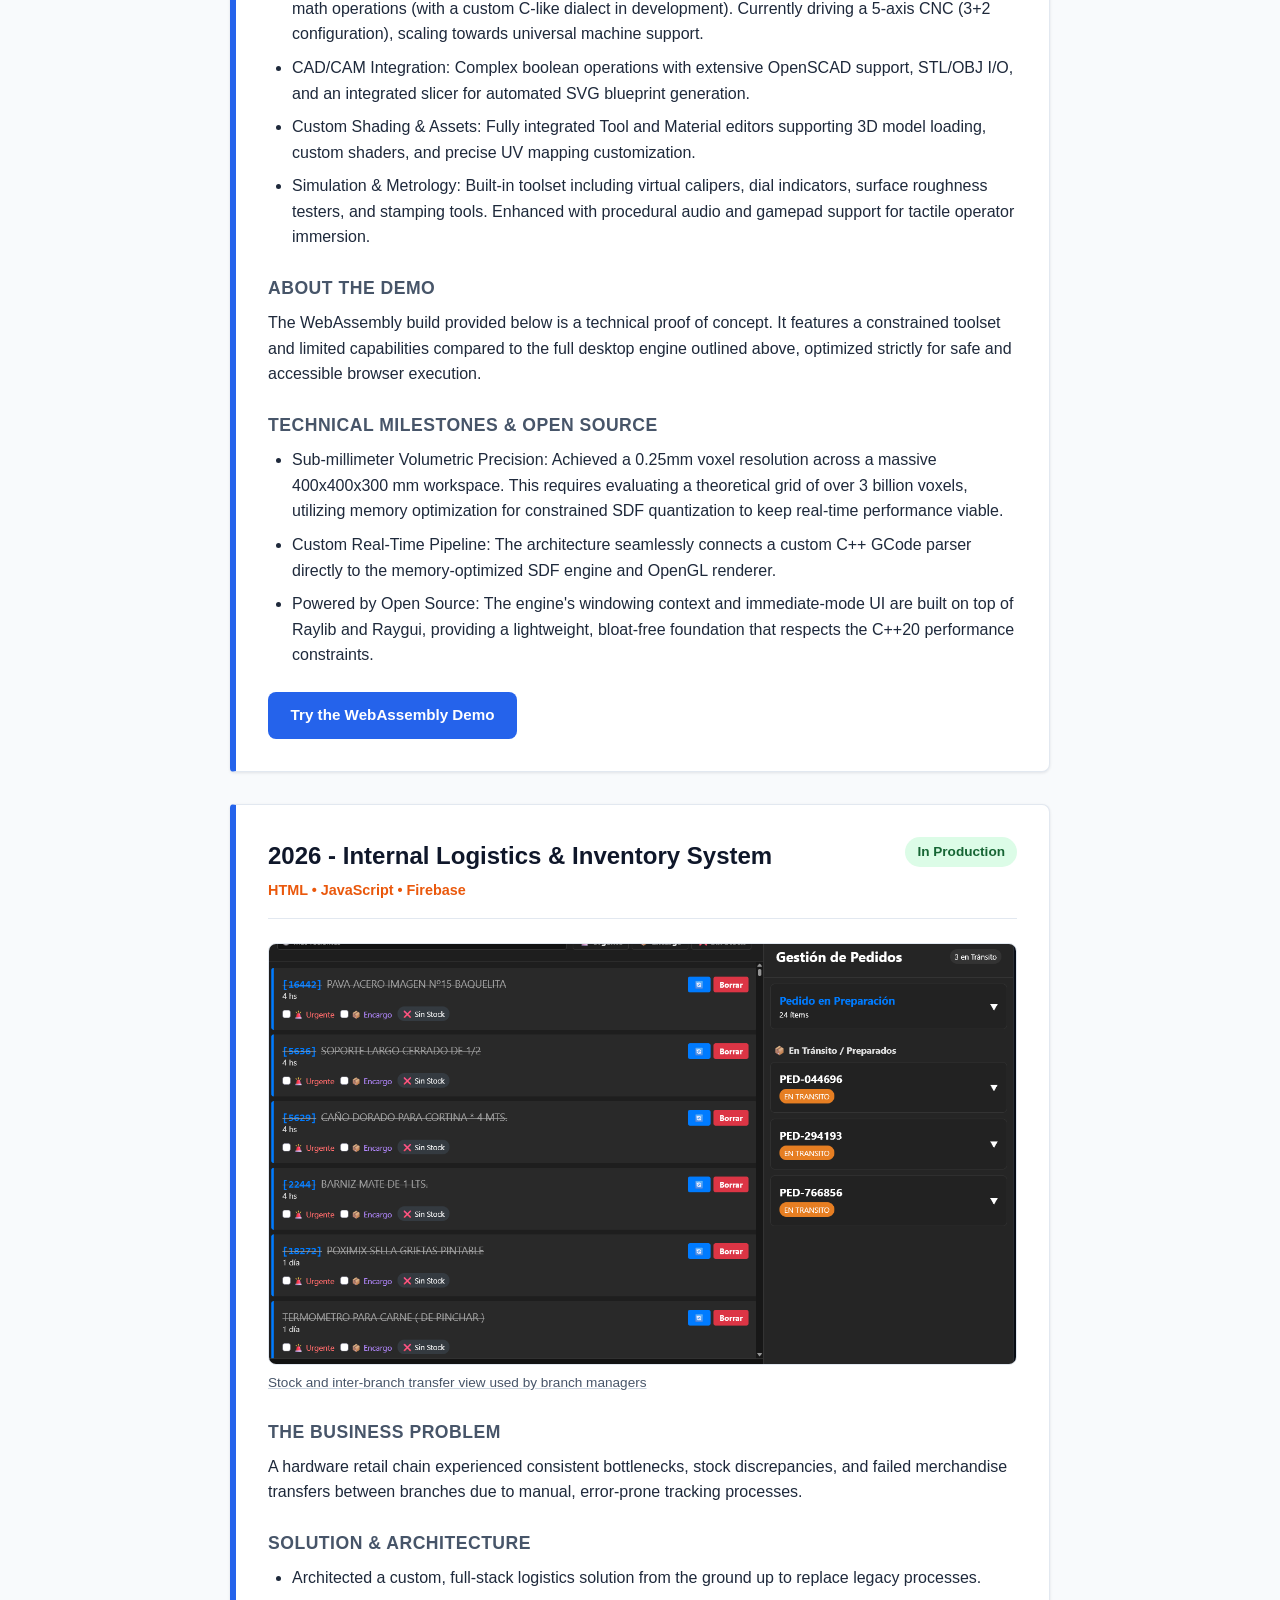
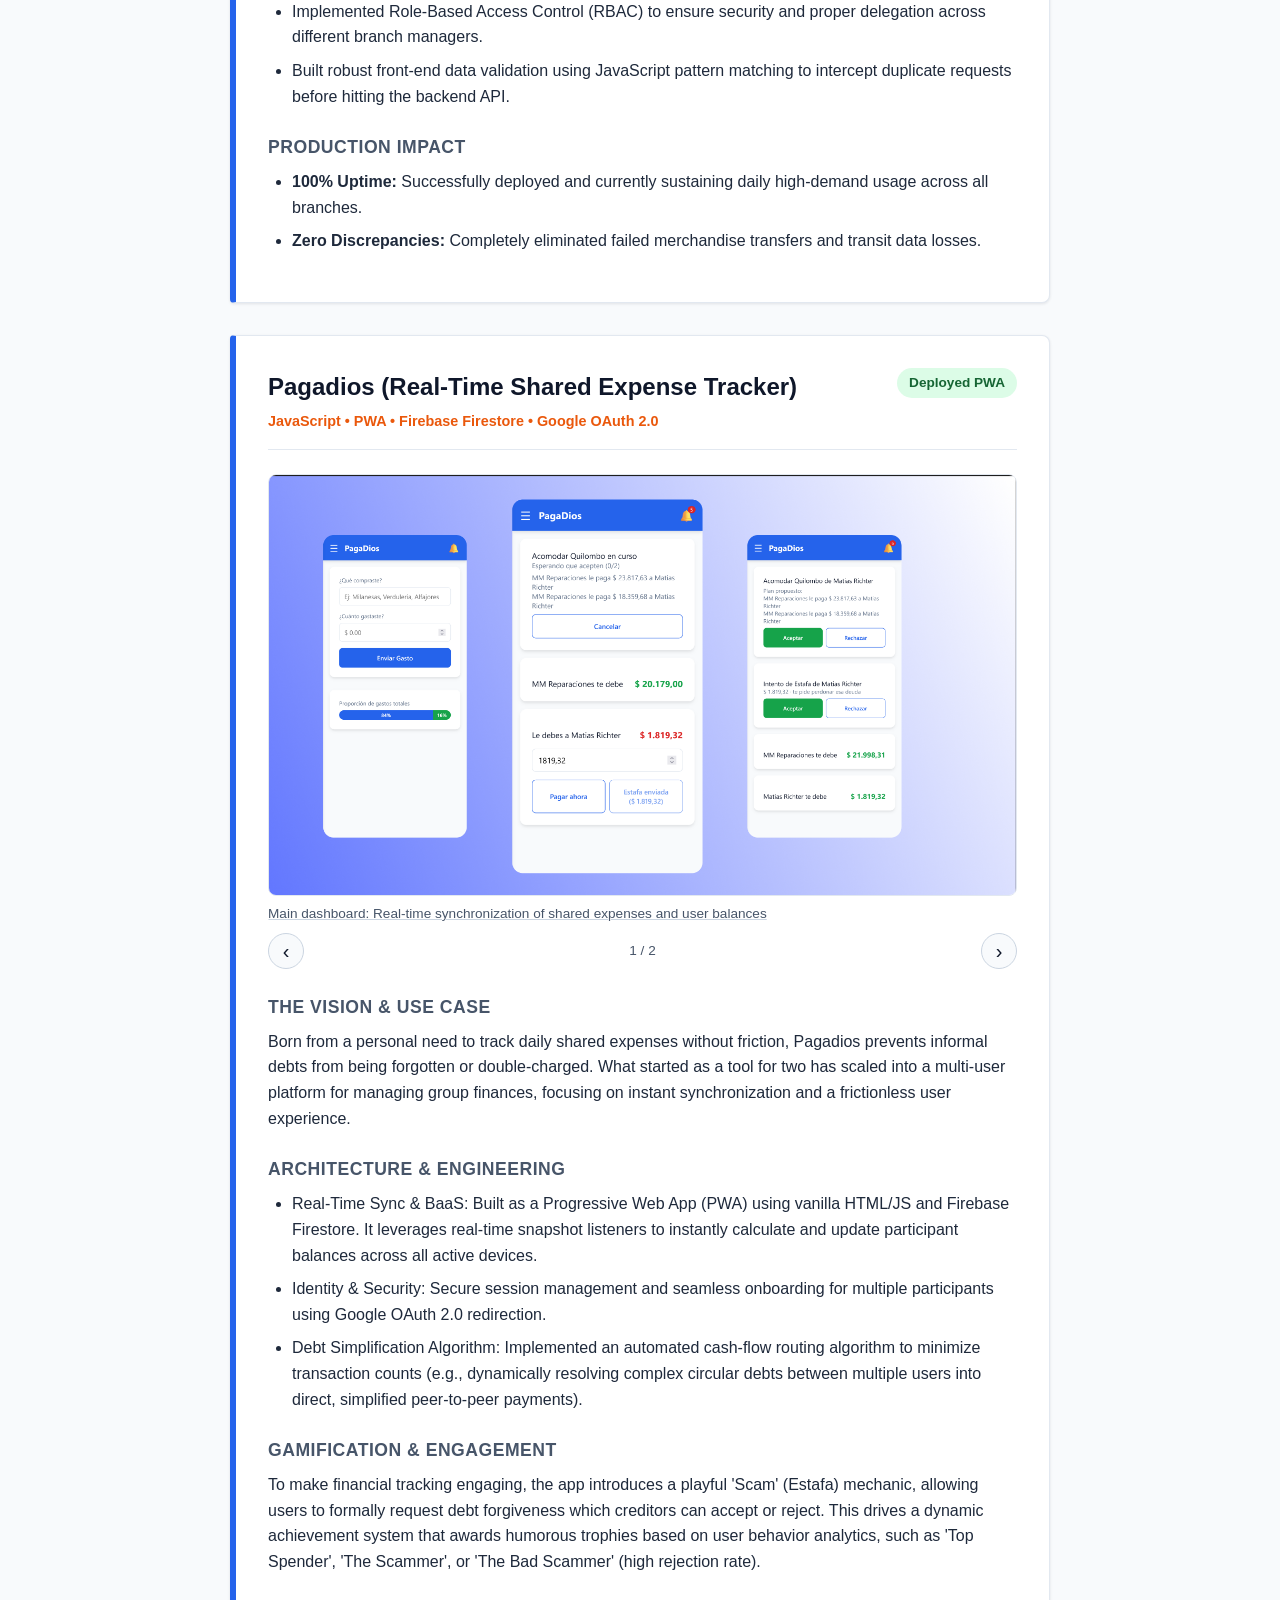
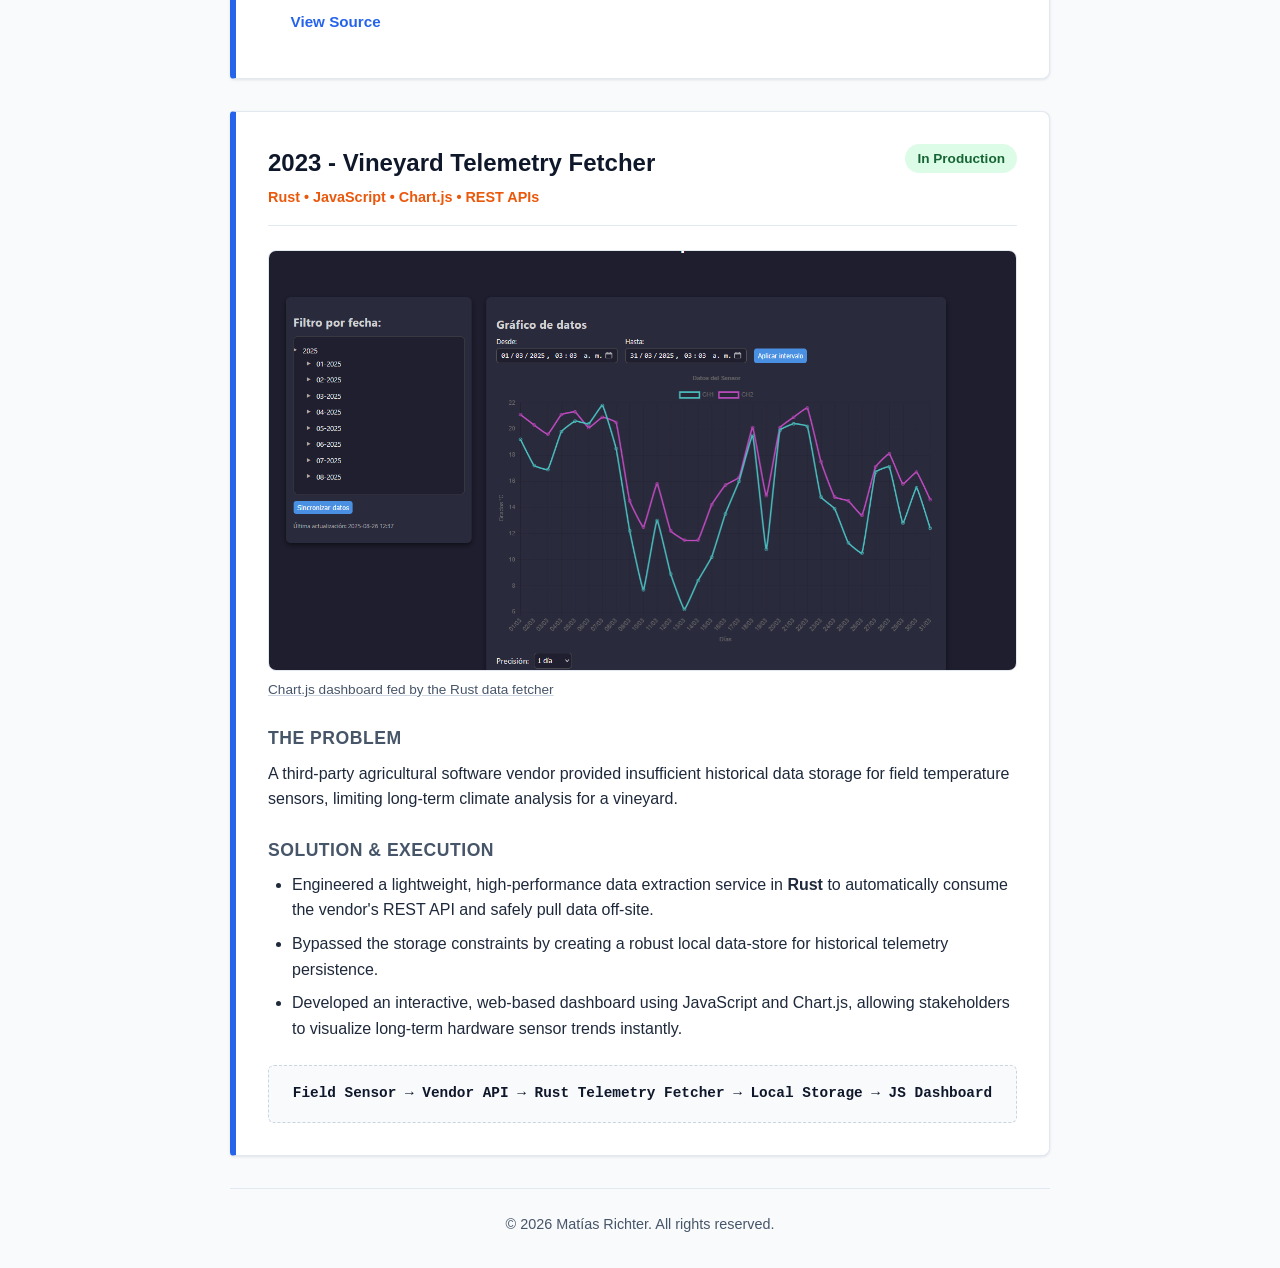
==== commit e4d91cf6: "Added Avatar" ====
--- a/index.html
+++ b/index.html
@@ -33,7 +33,7 @@
                 <button type="button" class="lang-btn" data-lang="es" lang="es" aria-label="Español" aria-pressed="false">ES</button>
             </div>
             <section class="about">
-                <img class="about__avatar" src="assets/img/avatar.svg" width="320" height="320" alt="Portrait of Matías Richter" data-i18n-alt="about.avatarAlt">
+                <img class="about__avatar" src="assets/img/linkd.jpg" width="320" height="320" alt="Portrait of Matías Richter" data-i18n-alt="about.avatarAlt">
                 <div class="about__body">
                     <h1>Matías Richter</h1>
                     <p class="subtitle" data-i18n="about.role">Software Developer | Systems Engineering | Architecture Dossier</p>
